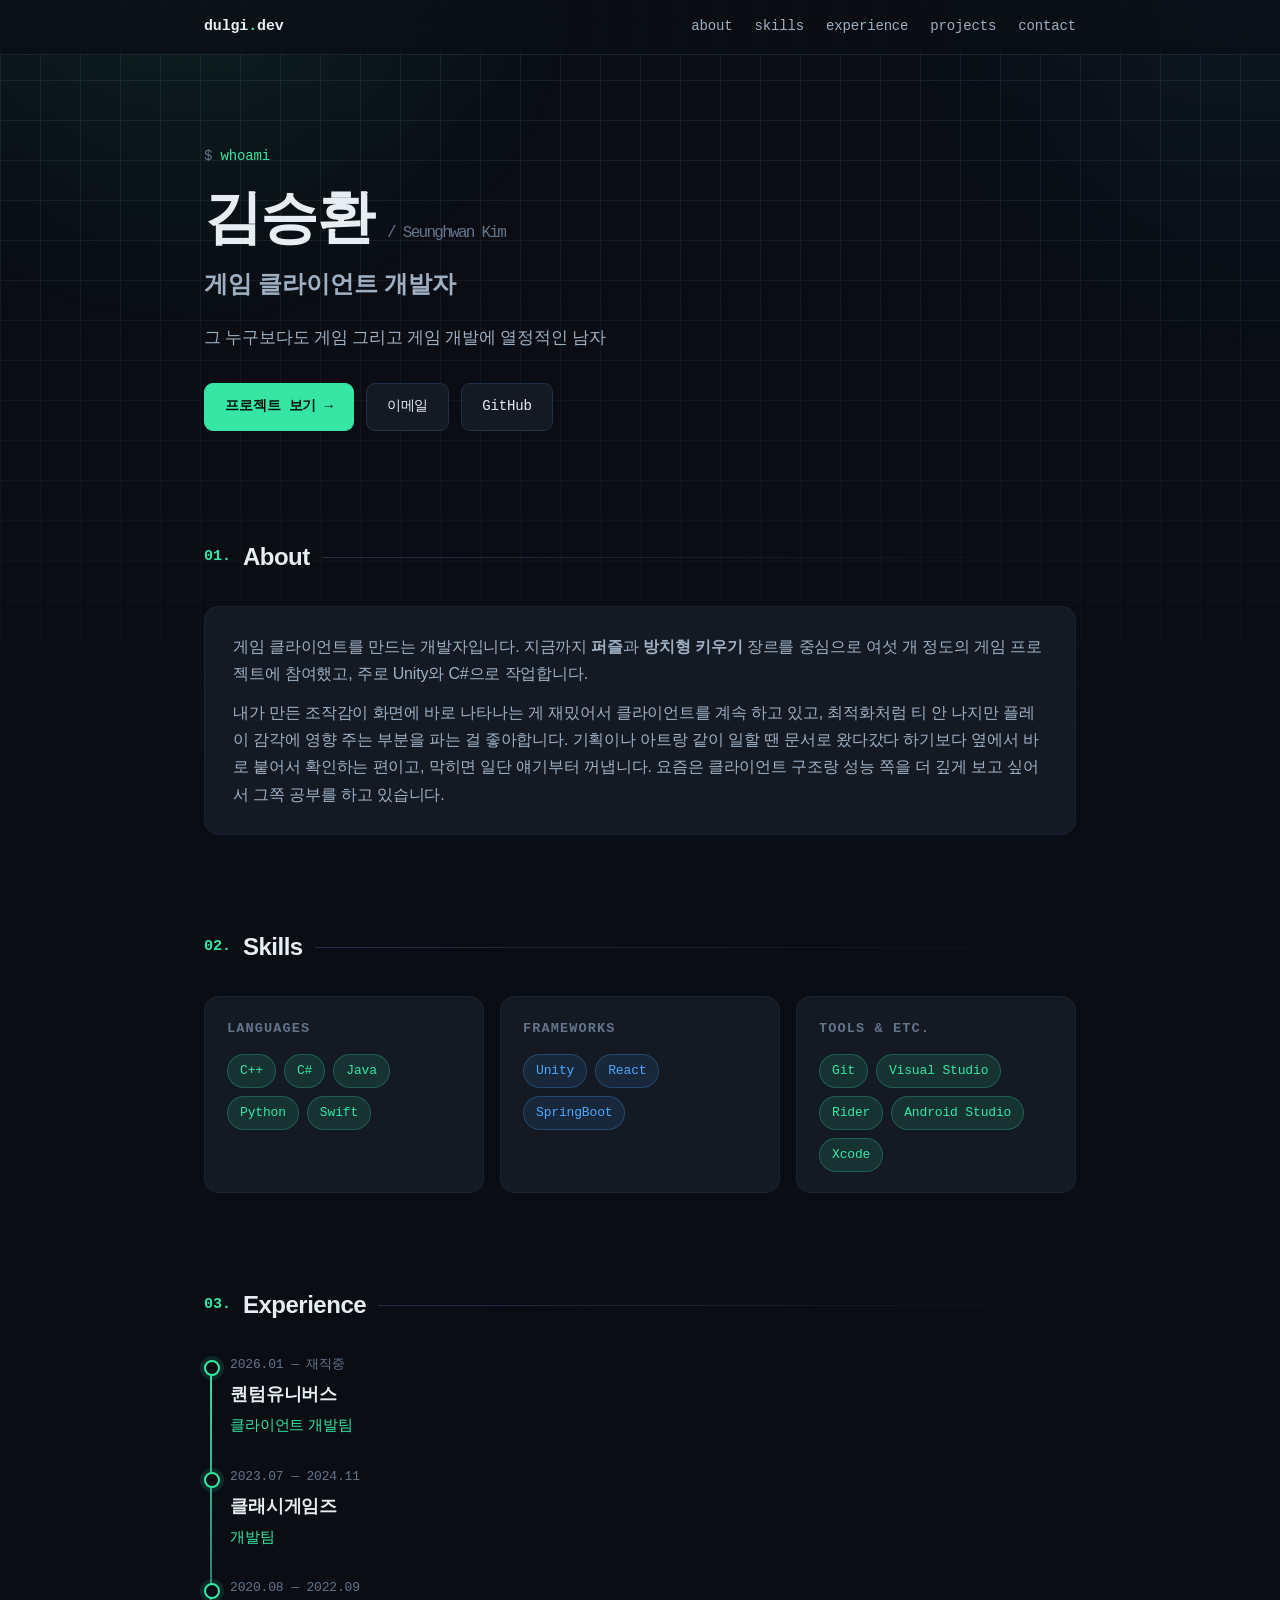
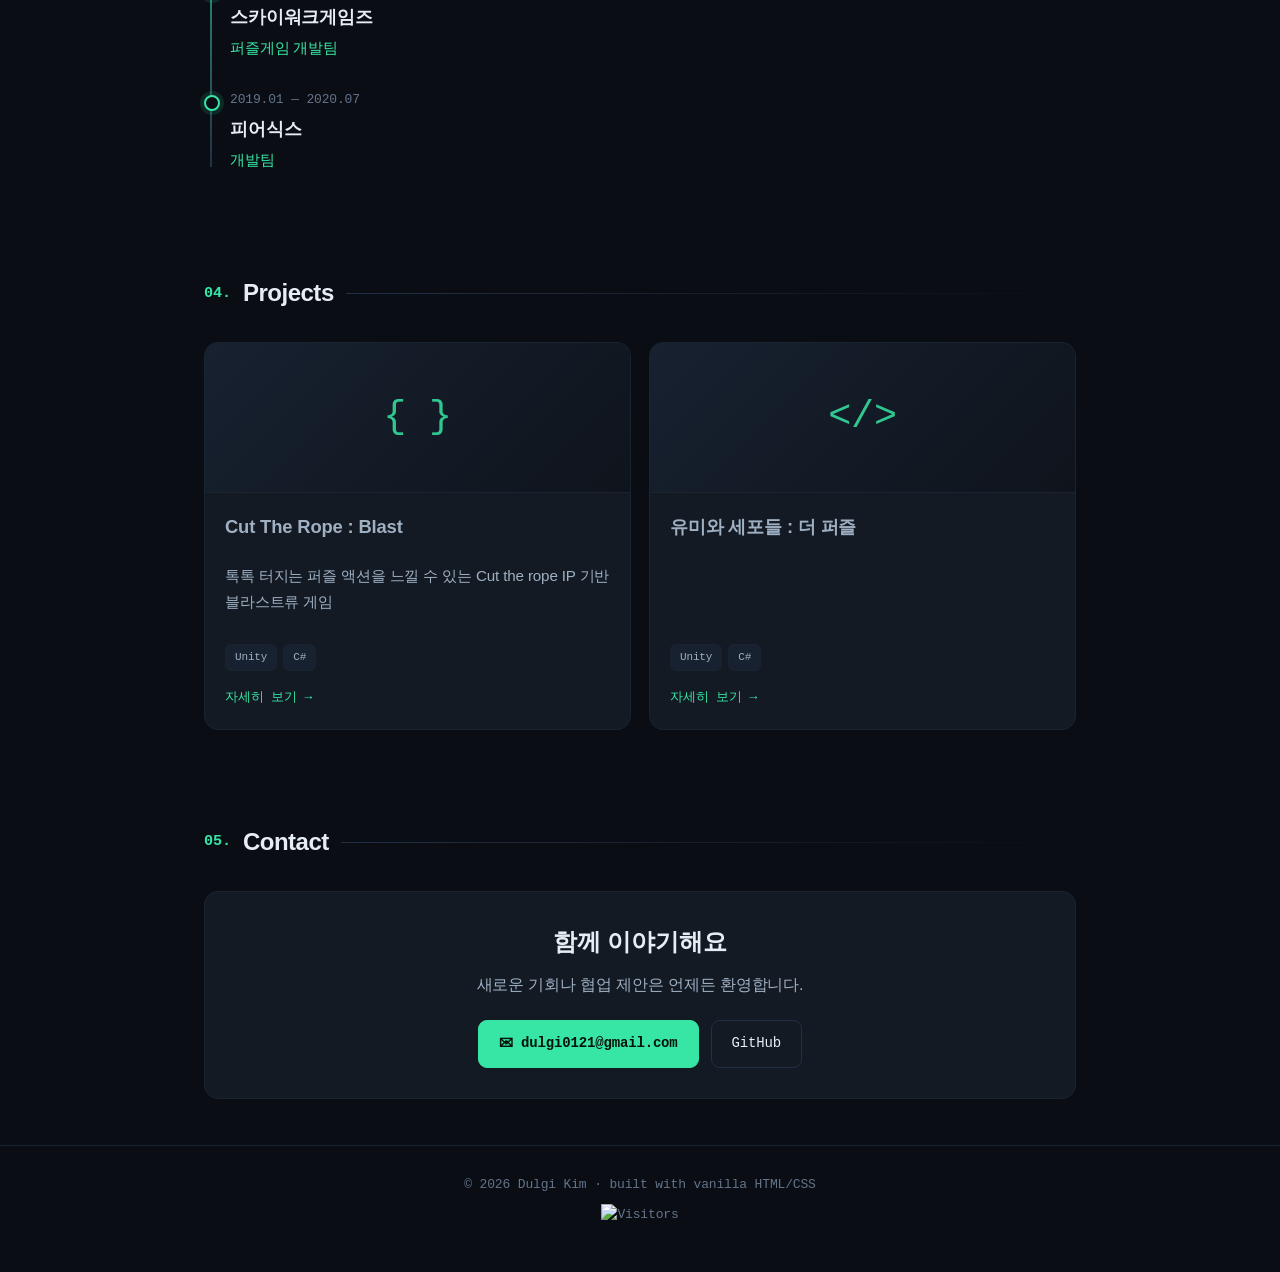
==== index.html @ d3e8b48e "Update index.html" ====
<!DOCTYPE html>
<html lang="ko"><head><style>body {transition: opacity ease-in 0.2s; } 
body[unresolved] {opacity: 0; display: block; overflow: hidden; position: relative; } 
</style><style>body {transition: opacity ease-in 0.2s; } 
body[unresolved] {opacity: 0; display: block; overflow: hidden; position: relative; } 
</style><style>body {transition: opacity ease-in 0.2s; } 
body[unresolved] {opacity: 0; display: block; overflow: hidden; position: relative; } 
</style><style>body {transition: opacity ease-in 0.2s; } 
body[unresolved] {opacity: 0; display: block; overflow: hidden; position: relative; } 
</style>
  <meta charset="UTF-8">
  <meta name="viewport" content="width=device-width, initial-scale=1.0">
  <title>Dulgi Kim — 이력서 &amp; 포트폴리오</title>
  <meta name="description" content="Dulgi Kim의 개발자 이력서 및 포트폴리오">
  <link rel="stylesheet" href="style.css">
  <link rel="icon" href="data:image/svg+xml,&lt;svg xmlns='http://www.w3.org/2000/svg' viewBox='0 0 100 100'&gt;&lt;text y='.9em' font-size='90'&gt;💻&lt;/text&gt;&lt;/svg&gt;">
  <script async src="https://pagead2.googlesyndication.com/pagead/js/adsbygoogle.js?client=ca-pub-1048110436915499"
     crossorigin="anonymous"></script>
</head>
<body class="">

  <!-- ================= NAV ================= -->
  <nav class="nav">
    <div class="nav-inner">
      <div class="nav-brand">dulgi<span class="accent">.</span>dev</div>
      <div class="nav-links">
        <a href="#about">about</a>
        <a href="#skills">skills</a>
        <a href="#experience">experience</a>
        <a href="#projects">projects</a>
        <a href="#contact">contact</a>
      </div>
    </div>
  </nav>

  <!-- ================= HERO ================= -->
  <header class="hero">
    <div class="wrap">
      <div class="term-tag"><span class="prompt">$</span> whoami</div>
      <h1><span class="name-en"><font color="#e6edf3" face="-apple-system, BlinkMacSystemFont, Segoe UI, Pretendard, Apple SD Gothic Neo, Malgun Gothic, 맑은 고딕, sans-serif"><span style="font-size: 57.6px;"><b>김승환&nbsp;</b></span></font>/ Seunghwan Kim</span></h1>
      <div class="role"><font color="#9fb0c3">게임 클라이언트 개발자</font></div>
      <p class="tagline">그 누구보다도 게임 그리고 게임 개발에 열정적인 남자</p>
      <div class="hero-actions">
        <a class="btn primary" href="#projects">프로젝트 보기 →</a>
        <a class="btn" href="mailto:dulgi0121@gmail.com">이메일</a>
        <a class="btn" href="https://github.com/DulgiKim" target="_blank" rel="noopener">GitHub</a>
      </div>
    </div>
  </header>

  <main>
    <!-- ================= ABOUT ================= -->
    <section id="about">
      <div class="wrap">
        <div class="section-head reveal">
          <span class="idx">01.</span>
          <h2>About</h2>
          <span class="rule"></span>
        </div>
        <div class="about-card reveal">
          <p>게임 클라이언트를 만드는 개발자입니다. 지금까지 <strong>퍼즐</strong>과 <strong>방치형 키우기</strong> 장르를 중심으로 여섯 개 정도의 게임 프로젝트에 참여했고, 주로 Unity와 C#으로 작업합니다.</p>
          <p>내가 만든 조작감이 화면에 바로 나타나는 게 재밌어서 클라이언트를 계속 하고 있고, 최적화처럼 티 안 나지만 플레이 감각에 영향 주는 부분을 파는 걸 좋아합니다. 기획이나 아트랑 같이 일할 땐 문서로 왔다갔다 하기보다 옆에서 바로 붙어서 확인하는 편이고, 막히면 일단 얘기부터 꺼냅니다. 요즘은 클라이언트 구조랑 성능 쪽을 더 깊게 보고 싶어서 그쪽 공부를 하고 있습니다.</p>
        </div>
      </div>
    </section>

    <!-- ================= SKILLS ================= -->
    <section id="skills">
      <div class="wrap">
        <div class="section-head reveal">
          <span class="idx">02.</span>
          <h2>Skills</h2>
          <span class="rule"></span>
        </div>
        <div class="skill-groups">
          <div class="skill-group reveal">
            <h3>Languages</h3>
            <div class="chips">
              <span class="chip">C++</span>
              <span class="chip">C#</span>
              <span class="chip">Java</span>
              <span class="chip">Python</span>
              <span class="chip">Swift</span>
            </div>
          </div>
          <div class="skill-group reveal">
            <h3>Frameworks</h3>
            <div class="chips">
              <span class="chip alt">Unity</span>
              <span class="chip alt">React</span>
              <span class="chip alt">SpringBoot</span>
            </div>
          </div>
          <div class="skill-group reveal">
            <h3>Tools &amp; Etc.</h3>
            <div class="chips">
              <span class="chip">Git</span>
              <span class="chip">Visual Studio</span>
              <span class="chip">Rider</span>
              <span class="chip">Android Studio</span>
              <span class="chip">Xcode</span>
            </div>
          </div>
        </div>
      </div>
    </section>

    <!-- ================= EXPERIENCE ================= -->
    <section id="experience">
      <div class="wrap">
        <div class="section-head reveal">
          <span class="idx">03.</span>
          <h2>Experience</h2>
          <span class="rule"></span>
        </div>
        <div class="timeline">
          <div class="tl-item reveal">
            <div class="when">2026.01 — 재직중</div>
            <h3>퀀텀유니버스</h3>
            <div class="org">클라이언트 개발팀</div>
          </div>
          <div class="tl-item reveal">
            <div class="when">2023.07 — 2024.11</div>
            <h3>클래시게임즈</h3>
            <div class="org">개발팀</div>
          </div>
          <div class="tl-item reveal">
            <div class="when">2020.08 — 2022.09</div>
            <h3>스카이워크게임즈</h3>
            <div class="org">퍼즐게임 개발팀</div>
          </div>
          <div class="tl-item reveal">
            <div class="when">2019.01 — 2020.07</div>
            <h3>피어식스</h3>
            <div class="org">개발팀</div>
          </div>
        </div>
      </div>
    </section>

    <!-- ================= PROJECTS ================= -->
    <section id="projects">
      <div class="wrap">
        <div class="section-head reveal">
          <span class="idx">04.</span>
          <h2>Projects</h2>
          <span class="rule"></span>
        </div>
        <div class="project-grid">

          <a class="project-card reveal" href="projects/project-1.html">
            <div class="project-thumb"><span class="glyph">{ }</span></div>
            <div class="project-body">
              <h3><font color="#9fb0c3">Cut The Rope : Blast</font></h3>
              <p class="summary">톡톡 터지는 퍼즐 액션을 느낄 수 있는 Cut the rope IP 기반 블라스트류 게임</p>
              <div class="project-tags">
                <span class="tag">Unity</span>
                <span class="tag">C#</span>
              </div>
              <div class="project-more">자세히 보기 →</div>
            </div>
          </a>

          <a class="project-card reveal" href="projects/project-2.html">
            <div class="project-thumb"><span class="glyph">&lt;/&gt;</span></div>
            <div class="project-body">
              <h3><font color="#9fb0c3">유미와 세포들 : 더 퍼즐</font></h3>
              <p class="summary"><br></p>
              <div class="project-tags">
                <span class="tag"><span style="letter-spacing: -0.16px;">Unity</span></span>
                <span class="tag"><span style="letter-spacing: -0.16px;">C#</span></span>
              </div>
              <div class="project-more">자세히 보기 →</div>
            </div>
          </a>

        </div>
      </div>
    </section>

    <!-- ================= CONTACT ================= -->
    <section id="contact">
      <div class="wrap">
        <div class="section-head reveal">
          <span class="idx">05.</span>
          <h2>Contact</h2>
          <span class="rule"></span>
        </div>
        <div class="contact-card reveal">
          <h2>함께 이야기해요</h2>
          <p>새로운 기회나 협업 제안은 언제든 환영합니다.</p>
          <div class="contact-links">
            <a class="btn primary" href="mailto:dulgi0121@gmail.com">✉ dulgi0121@gmail.com</a>
            <a class="btn" href="https://github.com/DulgiKim" target="_blank" rel="noopener">GitHub</a>
          </div>
        </div>
      </div>
    </section>
  </main>

  <ins class="adsbygoogle"
       style="display:block"
       data-ad-client="ca-pub-1048110436915499"
       data-ad-slot="8136345545"
       data-ad-format="auto"
       data-full-width-responsive="true"></ins>
  <script>
       (adsbygoogle = window.adsbygoogle || []).push({});
  </script>

  <footer>
    <div class="wrap">
      © 2026 Dulgi Kim · built with vanilla HTML/CSS
      <div style="margin-top:8px;">
        <img src="https://api.visitorbadge.io/api/visitors?path=dulgikim.github.io&label=Visitors&countColor=%23263759" alt="Visitors" />
      </div>
    </div>
  </footer>

  <script>
    // Reveal-on-scroll
    const io = new IntersectionObserver((entries) => {
      entries.forEach((e) => { if (e.isIntersecting) { e.target.classList.add('in'); io.unobserve(e.target); } });
    }, { threshold: 0.12 });
    document.querySelectorAll('.reveal').forEach((el) => io.observe(el));

    // ---------- Inline editor (shows only on local machine) ----------
    (function () {
      const IS_LOCAL =
        ['localhost', '127.0.0.1', '::1', ''].includes(location.hostname) ||
        location.protocol === 'file:';
      if (!IS_LOCAL) return; // never shown on the public site

      // Which elements can be edited in place
      const SELECTORS = [
        '.hero h1', '.hero .role', '.tagline',
        '.about-card p',
        '.skill-group h3', '.chip',
        '.tl-item .when', '.tl-item h3', '.tl-item .org', '.tl-item li',
        '.project-body h3', '.project-body .summary', '.project-tags .tag',
        '.contact-card h2', '.contact-card p',
        '.section-head h2'
      ];
      const editables = () => document.querySelectorAll(SELECTORS.join(','));
      let editing = false, fileHandle = null;

      // Floating toolbar
      const bar = document.createElement('div');
      bar.id = 'edit-toolbar';
      bar.innerHTML =
        '<span class="status"></span>' +
        '<button id="ed-toggle">✏️ 편집</button>' +
        '<button id="ed-save" class="primary" style="display:none">💾 저장</button>';
      document.body.appendChild(bar);
      const status = bar.querySelector('.status');
      const btnToggle = bar.querySelector('#ed-toggle');
      const btnSave = bar.querySelector('#ed-save');

      function setEditing(on) {
        editing = on;
        document.body.classList.toggle('editing', on);
        editables().forEach((el) => {
          if (on) { el.setAttribute('contenteditable', 'true'); el.spellcheck = false; }
          else { el.removeAttribute('contenteditable'); }
        });
        btnToggle.textContent = on ? '✖ 끝내기' : '✏️ 편집';
        btnSave.style.display = on ? '' : 'none';
        status.textContent = on ? '텍스트를 클릭해 수정 · Ctrl+S로 저장' : '';
      }
      btnToggle.addEventListener('click', () => setEditing(!editing));

      // Don't follow links while editing
      document.addEventListener('click', (e) => {
        if (editing) { const a = e.target.closest('a'); if (a) e.preventDefault(); }
      }, true);

      // Serialize current DOM back to a clean HTML file
      function cleanHTML() {
        const clone = document.documentElement.cloneNode(true);
        const tb = clone.querySelector('#edit-toolbar'); if (tb) tb.remove();
        clone.querySelectorAll('.edit-toast').forEach((n) => n.remove());
        clone.querySelectorAll('[contenteditable]').forEach((el) => {
          el.removeAttribute('contenteditable'); el.removeAttribute('spellcheck');
        });
        clone.querySelectorAll('.reveal.in').forEach((el) => el.classList.remove('in'));
        const b = clone.querySelector('body'); if (b) b.classList.remove('editing');
        return '<!DOCTYPE html>\n' + clone.outerHTML + '\n';
      }

      function toast(msg) {
        const t = document.createElement('div');
        t.className = 'edit-toast'; t.textContent = msg;
        document.body.appendChild(t);
        requestAnimationFrame(() => t.classList.add('show'));
        setTimeout(() => { t.classList.remove('show'); setTimeout(() => t.remove(), 250); }, 3000);
      }

      async function save() {
        const html = cleanHTML();
        // Preferred: write straight back to the real file (Chrome/Edge, over http/localhost)
        if (window.showSaveFilePicker) {
          try {
            if (!fileHandle) {
              fileHandle = await window.showSaveFilePicker({
                suggestedName: 'index.html',
                types: [{ description: 'HTML file', accept: { 'text/html': ['.html'] } }]
              });
            }
            const w = await fileHandle.createWritable();
            await w.write(html); await w.close();
            toast('✅ 저장 완료 — commit/push 하면 사이트에 반영돼요');
            return;
          } catch (err) { if (err.name === 'AbortError') return; /* else fall back */ }
        }
        // Fallback: download the file to replace manually
        const blob = new Blob([html], { type: 'text/html' });
        const url = URL.createObjectURL(blob);
        const a = document.createElement('a');
        a.href = url; a.download = 'index.html'; a.click();
        URL.revokeObjectURL(url);
        toast('⬇️ index.html 내려받음 — 폴더의 파일과 교체하세요');
      }
      btnSave.addEventListener('click', save);

      // Ctrl/Cmd + S saves while editing
      document.addEventListener('keydown', (e) => {
        if (editing && (e.ctrlKey || e.metaKey) && e.key.toLowerCase() === 's') {
          e.preventDefault(); save();
        }
      });
    })();
  </script>





</body></html>
---- style.css ----
/* =========================================================
   dulgi0121.github.io — Resume / Portfolio
   Dark developer theme
   ========================================================= */

:root {
  --bg:        #0a0e14;
  --bg-soft:   #0f141c;
  --panel:     #131a24;
  --panel-2:   #172130;
  --border:    #223046;
  --border-soft: #1a2431;
  --text:      #e6edf3;
  --text-dim:  #9fb0c3;
  --text-mute: #64748b;
  --accent:    #37e6a4;   /* terminal green */
  --accent-2:  #4aa8ff;   /* cyan-blue */
  --accent-soft: rgba(55, 230, 164, 0.12);
  --danger:    #ff6b6b;
  --radius:    14px;
  --radius-sm: 9px;
  --mono: "JetBrains Mono", "Fira Code", "SFMono-Regular", "Consolas", "D2Coding", monospace;
  --sans: -apple-system, BlinkMacSystemFont, "Segoe UI", "Pretendard",
          "Apple SD Gothic Neo", "Malgun Gothic", "맑은 고딕", sans-serif;
  --maxw: 920px;
}

* { box-sizing: border-box; }

html { scroll-behavior: smooth; }

body {
  margin: 0;
  font-family: var(--sans);
  background: var(--bg);
  color: var(--text);
  line-height: 1.7;
  -webkit-font-smoothing: antialiased;
  letter-spacing: -0.01em;
}

/* Subtle grid + glow background */
body::before {
  content: "";
  position: fixed;
  inset: 0;
  z-index: -1;
  background:
    radial-gradient(680px circle at 15% -5%, rgba(55, 230, 164, 0.10), transparent 60%),
    radial-gradient(720px circle at 100% 0%, rgba(74, 168, 255, 0.08), transparent 55%),
    linear-gradient(var(--border-soft) 1px, transparent 1px),
    linear-gradient(90deg, var(--border-soft) 1px, transparent 1px);
  background-size: auto, auto, 40px 40px, 40px 40px;
  opacity: 0.9;
  mask-image: linear-gradient(180deg, #000 0%, transparent 90%);
}

a { color: var(--accent-2); text-decoration: none; }
a:hover { text-decoration: underline; }

.wrap {
  max-width: var(--maxw);
  margin: 0 auto;
  padding: 0 24px;
}

/* ---------- Nav ---------- */
.nav {
  position: sticky;
  top: 0;
  z-index: 50;
  backdrop-filter: blur(12px);
  background: rgba(10, 14, 20, 0.72);
  border-bottom: 1px solid var(--border-soft);
}
.nav-inner {
  max-width: var(--maxw);
  margin: 0 auto;
  padding: 14px 24px;
  display: flex;
  align-items: center;
  justify-content: space-between;
}
.nav-brand {
  font-family: var(--mono);
  font-weight: 600;
  color: var(--text);
  font-size: 15px;
}
.nav-brand .accent { color: var(--accent); }
.nav-links { display: flex; gap: 22px; }
.nav-links a {
  color: var(--text-dim);
  font-size: 14px;
  font-family: var(--mono);
  transition: color 0.15s;
}
.nav-links a:hover { color: var(--accent); text-decoration: none; }
@media (max-width: 640px) { .nav-links { display: none; } }

/* ---------- Hero ---------- */
.hero {
  padding: 90px 0 60px;
}
.hero .term-tag {
  font-family: var(--mono);
  font-size: 14px;
  color: var(--accent);
  margin-bottom: 18px;
}
.hero .term-tag .prompt { color: var(--text-mute); }
.hero h1 {
  font-size: clamp(2.4rem, 6vw, 3.6rem);
  line-height: 1.1;
  margin: 0 0 6px;
  font-weight: 800;
  letter-spacing: -0.03em;
}
.hero .name-en {
  font-family: var(--mono);
  color: var(--text-mute);
  font-size: 1rem;
  font-weight: 500;
}
.hero .role {
  font-size: clamp(1.1rem, 3vw, 1.5rem);
  color: var(--accent);
  font-weight: 600;
  margin: 14px 0 20px;
}
.hero .tagline {
  color: var(--text-dim);
  max-width: 620px;
  font-size: 1.05rem;
}
.hero-actions {
  display: flex;
  gap: 12px;
  margin-top: 30px;
  flex-wrap: wrap;
}
.btn {
  display: inline-flex;
  align-items: center;
  gap: 8px;
  padding: 11px 20px;
  border-radius: var(--radius-sm);
  font-family: var(--mono);
  font-size: 14px;
  font-weight: 500;
  border: 1px solid var(--border);
  color: var(--text);
  background: var(--panel);
  transition: all 0.16s ease;
  cursor: pointer;
}
.btn:hover { text-decoration: none; border-color: var(--accent); transform: translateY(-2px); }
.btn.primary {
  background: var(--accent);
  color: #05140d;
  border-color: var(--accent);
  font-weight: 600;
}
.btn.primary:hover { box-shadow: 0 8px 26px -8px var(--accent); }

/* ---------- Sections ---------- */
section { padding: 46px 0; }
.section-head {
  display: flex;
  align-items: center;
  gap: 12px;
  margin-bottom: 28px;
}
.section-head h2 {
  font-size: 1.5rem;
  margin: 0;
  font-weight: 700;
  letter-spacing: -0.02em;
}
.section-head .idx {
  font-family: var(--mono);
  color: var(--accent);
  font-size: 0.95rem;
  font-weight: 600;
}
.section-head .rule {
  flex: 1;
  height: 1px;
  background: linear-gradient(90deg, var(--border), transparent);
}

/* ---------- About ---------- */
.about-card {
  background: var(--panel);
  border: 1px solid var(--border-soft);
  border-radius: var(--radius);
  padding: 26px 28px;
  color: var(--text-dim);
}
.about-card p { margin: 0 0 12px; }
.about-card p:last-child { margin-bottom: 0; }

/* ---------- Skills ---------- */
.skill-groups {
  display: grid;
  grid-template-columns: repeat(auto-fit, minmax(240px, 1fr));
  gap: 16px;
}
.skill-group {
  background: var(--panel);
  border: 1px solid var(--border-soft);
  border-radius: var(--radius);
  padding: 20px 22px;
}
.skill-group h3 {
  font-family: var(--mono);
  font-size: 0.85rem;
  text-transform: uppercase;
  letter-spacing: 0.08em;
  color: var(--text-mute);
  margin: 0 0 14px;
}
.chips { display: flex; flex-wrap: wrap; gap: 8px; }
.chip {
  font-family: var(--mono);
  font-size: 13px;
  padding: 5px 12px;
  border-radius: 100px;
  background: var(--accent-soft);
  color: var(--accent);
  border: 1px solid rgba(55, 230, 164, 0.25);
}
.chip.alt { background: rgba(74,168,255,0.10); color: var(--accent-2); border-color: rgba(74,168,255,0.25); }

/* ---------- Timeline (experience/education) ---------- */
.timeline { position: relative; padding-left: 26px; }
.timeline::before {
  content: "";
  position: absolute;
  left: 6px; top: 6px; bottom: 6px;
  width: 2px;
  background: linear-gradient(var(--accent), var(--border));
}
.tl-item { position: relative; margin-bottom: 28px; }
.tl-item:last-child { margin-bottom: 0; }
.tl-item::before {
  content: "";
  position: absolute;
  left: -26px; top: 6px;
  width: 12px; height: 12px;
  border-radius: 50%;
  background: var(--bg);
  border: 2px solid var(--accent);
  box-shadow: 0 0 0 4px rgba(55,230,164,0.12);
}
.tl-item .when {
  font-family: var(--mono);
  font-size: 13px;
  color: var(--text-mute);
}
.tl-item h3 {
  margin: 4px 0 2px;
  font-size: 1.1rem;
}
.tl-item .org { color: var(--accent); font-size: 0.95rem; margin-bottom: 8px; }
.tl-item ul { margin: 8px 0 0; padding-left: 18px; color: var(--text-dim); }
.tl-item li { margin-bottom: 4px; }

/* ---------- Projects ---------- */
.project-grid {
  display: grid;
  grid-template-columns: repeat(auto-fit, minmax(280px, 1fr));
  gap: 18px;
}
.project-card {
  display: flex;
  flex-direction: column;
  background: var(--panel);
  border: 1px solid var(--border-soft);
  border-radius: var(--radius);
  overflow: hidden;
  transition: transform 0.18s ease, border-color 0.18s ease, box-shadow 0.18s ease;
}
.project-card:hover {
  transform: translateY(-4px);
  border-color: var(--accent);
  box-shadow: 0 18px 40px -20px rgba(0,0,0,0.8);
  text-decoration: none;
}
.project-thumb {
  height: 150px;
  background: linear-gradient(135deg, var(--panel-2), var(--bg-soft));
  display: flex;
  align-items: center;
  justify-content: center;
  font-family: var(--mono);
  color: var(--text-mute);
  border-bottom: 1px solid var(--border-soft);
  position: relative;
  overflow: hidden;
}
.project-thumb .glyph { font-size: 2.4rem; color: var(--accent); opacity: 0.85; }
.project-body { padding: 18px 20px 20px; flex: 1; display: flex; flex-direction: column; }
.project-body h3 { margin: 0 0 6px; font-size: 1.15rem; color: var(--text); }
.project-body .summary { color: var(--text-dim); font-size: 0.95rem; flex: 1; }
.project-tags { display: flex; flex-wrap: wrap; gap: 6px; margin-top: 14px; }
.project-tags .tag {
  font-family: var(--mono);
  font-size: 11px;
  padding: 3px 9px;
  border-radius: 6px;
  background: var(--panel-2);
  color: var(--text-dim);
  border: 1px solid var(--border-soft);
}
.project-more {
  font-family: var(--mono);
  font-size: 13px;
  color: var(--accent);
  margin-top: 16px;
}

/* ---------- Contact ---------- */
.contact-card {
  background: var(--panel);
  border: 1px solid var(--border-soft);
  border-radius: var(--radius);
  padding: 30px 28px;
  text-align: center;
}
.contact-card h2 { margin: 0 0 8px; }
.contact-card p { color: var(--text-dim); margin: 0 0 22px; }
.contact-links { display: flex; gap: 12px; justify-content: center; flex-wrap: wrap; }

/* ---------- Footer ---------- */
footer {
  border-top: 1px solid var(--border-soft);
  padding: 28px 0 46px;
  text-align: center;
  color: var(--text-mute);
  font-family: var(--mono);
  font-size: 13px;
}

/* ---------- Placeholder marker ---------- */
.ph {
  border-bottom: 1px dashed var(--text-mute);
  color: var(--text-dim);
}

/* ---------- Project detail page ---------- */
.detail-hero { padding: 60px 0 26px; }
.back-link {
  font-family: var(--mono);
  font-size: 13px;
  color: var(--text-dim);
  display: inline-flex;
  gap: 6px;
  margin-bottom: 28px;
}
.back-link:hover { color: var(--accent); text-decoration: none; }
.detail-hero h1 { font-size: clamp(2rem, 5vw, 2.8rem); margin: 0 0 10px; letter-spacing: -0.02em; }
.detail-meta {
  display: flex;
  flex-wrap: wrap;
  gap: 18px;
  font-family: var(--mono);
  font-size: 13px;
  color: var(--text-mute);
  margin-bottom: 18px;
}
.detail-meta b { color: var(--text-dim); font-weight: 500; }
.detail-body { padding-bottom: 60px; }
.detail-body h2 {
  font-size: 1.3rem;
  margin: 36px 0 14px;
  padding-left: 12px;
  border-left: 3px solid var(--accent);
}
.detail-body p, .detail-body li { color: var(--text-dim); }
.detail-body ul { padding-left: 20px; }
.detail-figure {
  border: 1px solid var(--border-soft);
  border-radius: var(--radius);
  overflow: hidden;
  margin: 20px 0;
  background: var(--panel);
}
.detail-figure .placeholder-img {
  height: 300px;
  display: flex;
  align-items: center;
  justify-content: center;
  color: var(--text-mute);
  font-family: var(--mono);
  font-size: 14px;
  background:
    repeating-linear-gradient(45deg, var(--bg-soft) 0 12px, var(--panel) 12px 24px);
}
.detail-figure img { width: 100%; display: block; }
.detail-figure figcaption {
  padding: 10px 16px;
  font-size: 13px;
  color: var(--text-mute);
  border-top: 1px solid var(--border-soft);
}
.callout {
  background: var(--accent-soft);
  border: 1px solid rgba(55,230,164,0.25);
  border-radius: var(--radius-sm);
  padding: 16px 18px;
  margin: 20px 0;
  color: var(--text-dim);
  font-size: 0.95rem;
}

/* ---------- Inline editor (local only) ---------- */
#edit-toolbar {
  position: fixed;
  right: 20px;
  bottom: 20px;
  z-index: 200;
  display: flex;
  gap: 8px;
  align-items: center;
  font-family: var(--mono);
  font-size: 13px;
}
#edit-toolbar button {
  display: inline-flex;
  align-items: center;
  gap: 6px;
  padding: 10px 16px;
  border-radius: 100px;
  cursor: pointer;
  border: 1px solid var(--border);
  background: var(--panel);
  color: var(--text);
  font-family: var(--mono);
  font-size: 13px;
  box-shadow: 0 10px 30px -12px rgba(0, 0, 0, 0.8);
  transition: all 0.15s;
}
#edit-toolbar button:hover { border-color: var(--accent); transform: translateY(-2px); }
#edit-toolbar button.primary { background: var(--accent); color: #05140d; border-color: var(--accent); font-weight: 600; }
#edit-toolbar .status {
  color: var(--text-mute);
  background: rgba(10, 14, 20, 0.8);
  padding: 6px 12px;
  border-radius: 100px;
  backdrop-filter: blur(6px);
}
#edit-toolbar .status:empty { display: none; }

body.editing [contenteditable="true"] {
  outline: 1px dashed rgba(55, 230, 164, 0.45);
  outline-offset: 3px;
  border-radius: 3px;
  cursor: text;
  transition: outline-color 0.15s, background 0.15s;
}
body.editing [contenteditable="true"]:hover { outline-color: var(--accent); }
body.editing [contenteditable="true"]:focus {
  outline: 2px solid var(--accent);
  outline-offset: 3px;
  background: rgba(55, 230, 164, 0.06);
}
body.editing a { cursor: text; }

.edit-toast {
  position: fixed;
  left: 50%;
  bottom: 84px;
  transform: translateX(-50%);
  background: var(--panel);
  border: 1px solid var(--accent);
  color: var(--text);
  padding: 10px 18px;
  border-radius: 100px;
  font-family: var(--mono);
  font-size: 13px;
  z-index: 300;
  box-shadow: 0 10px 30px -12px rgba(0, 0, 0, 0.85);
  opacity: 0;
  transition: opacity 0.2s, transform 0.2s;
  pointer-events: none;
}
.edit-toast.show { opacity: 1; transform: translateX(-50%) translateY(-6px); }

/* reveal on scroll */
.reveal { opacity: 0; transform: translateY(16px); transition: opacity 0.5s ease, transform 0.5s ease; }
.reveal.in { opacity: 1; transform: none; }
@media (prefers-reduced-motion: reduce) {
  .reveal { opacity: 1; transform: none; transition: none; }
  html { scroll-behavior: auto; }
}
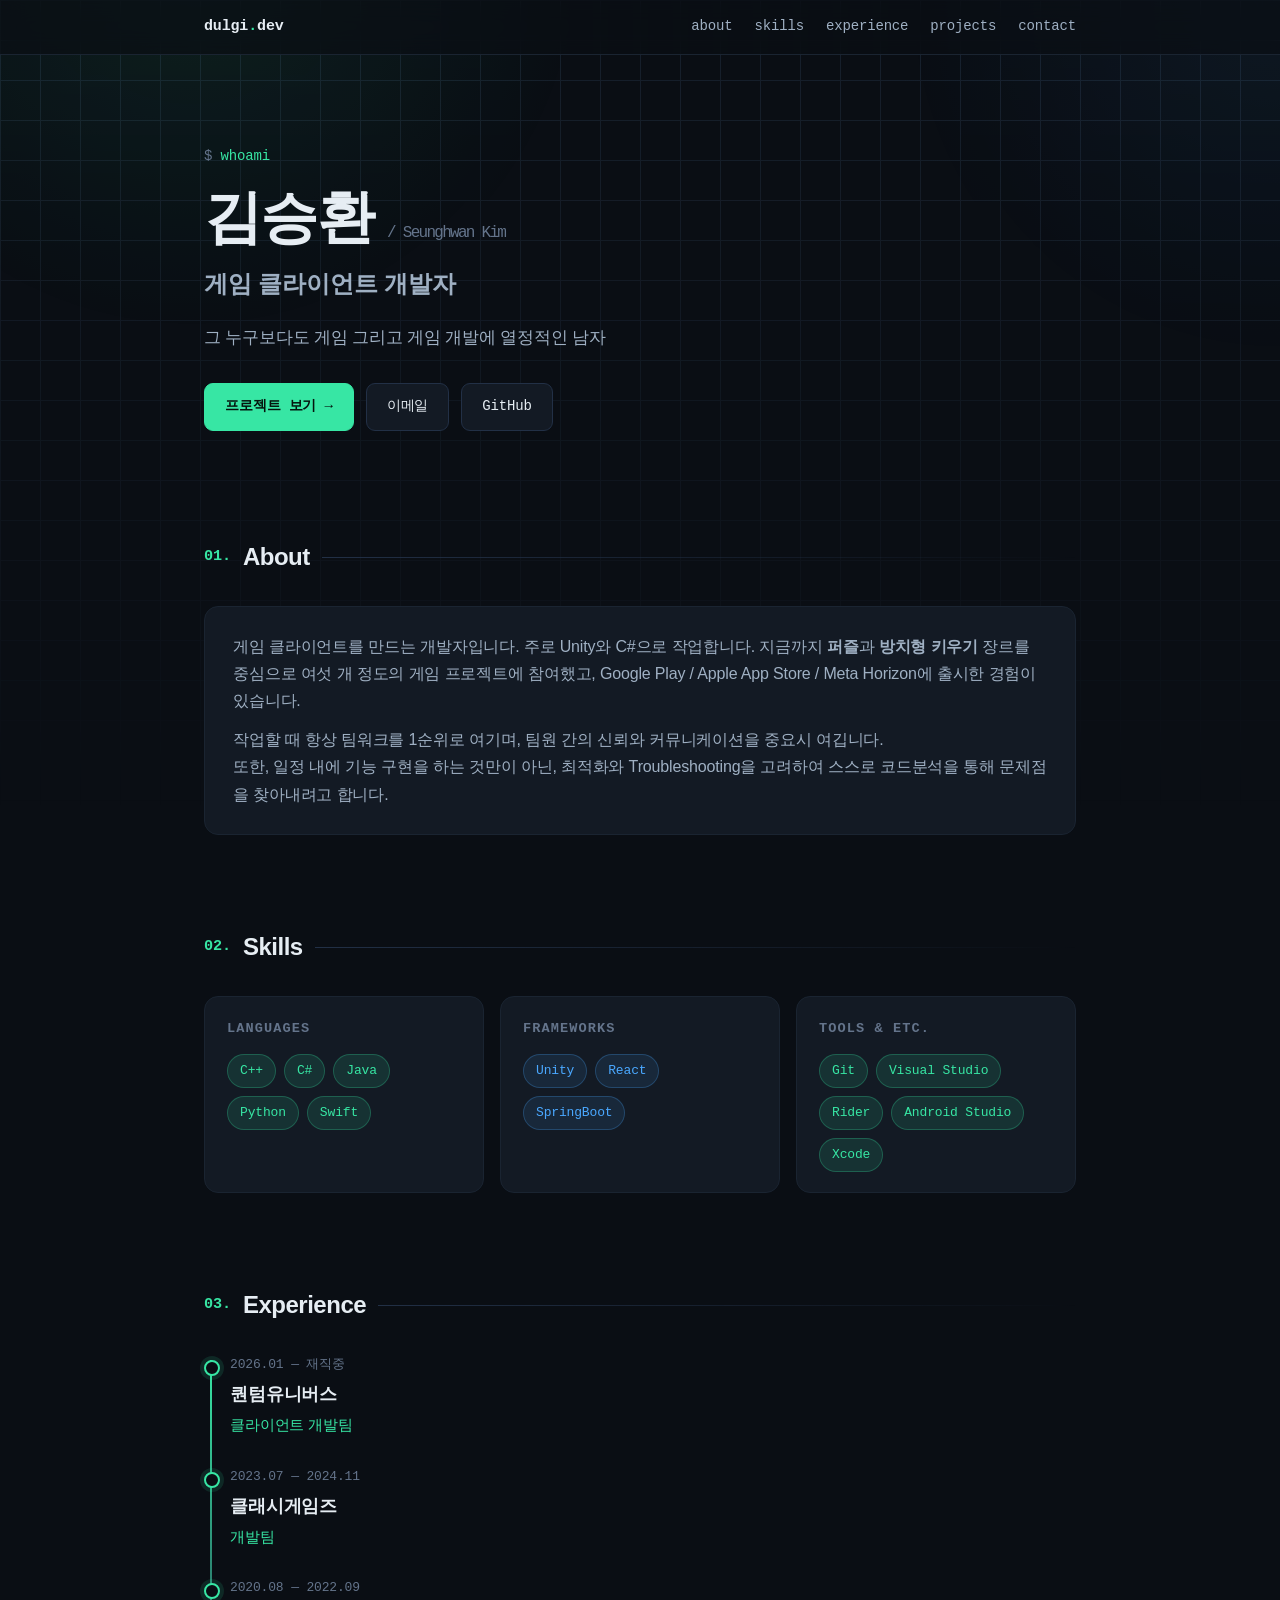
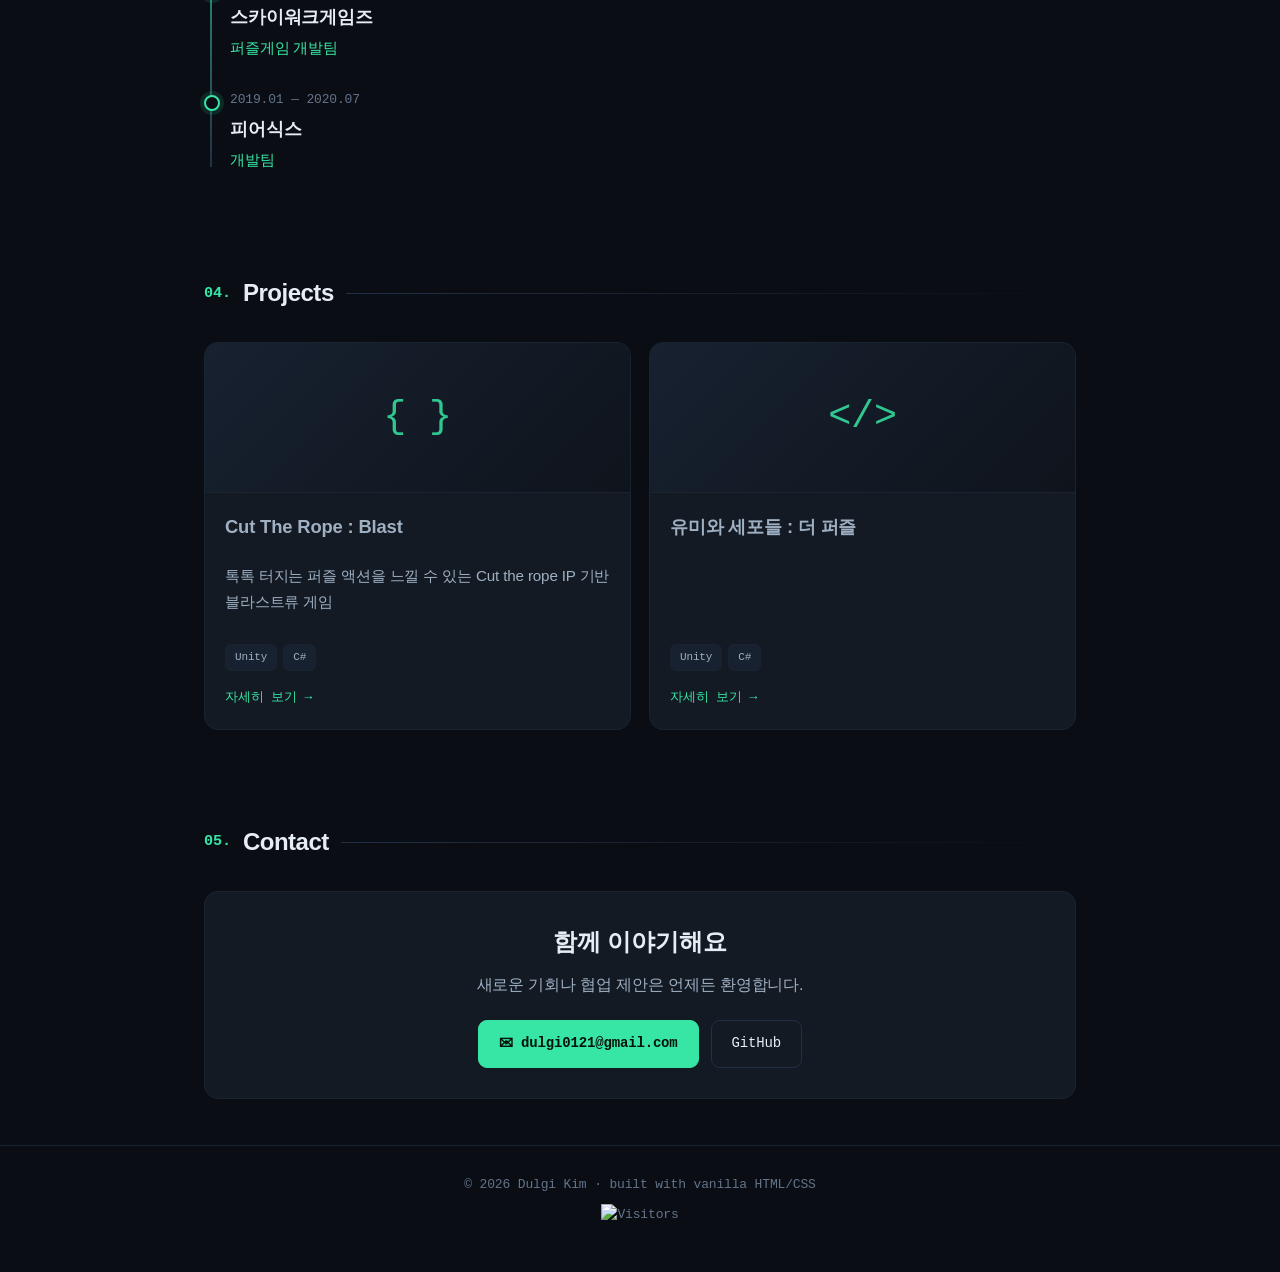
==== commit d7b4c708: "Update index.html" ====
--- a/index.html
+++ b/index.html
@@ -58,8 +58,8 @@
           <span class="rule"></span>
         </div>
         <div class="about-card reveal">
-          <p>게임 클라이언트를 만드는 개발자입니다. 지금까지 <strong>퍼즐</strong>과 <strong>방치형 키우기</strong> 장르를 중심으로 여섯 개 정도의 게임 프로젝트에 참여했고, 주로 Unity와 C#으로 작업합니다.</p>
-          <p>내가 만든 조작감이 화면에 바로 나타나는 게 재밌어서 클라이언트를 계속 하고 있고, 최적화처럼 티 안 나지만 플레이 감각에 영향 주는 부분을 파는 걸 좋아합니다. 기획이나 아트랑 같이 일할 땐 문서로 왔다갔다 하기보다 옆에서 바로 붙어서 확인하는 편이고, 막히면 일단 얘기부터 꺼냅니다. 요즘은 클라이언트 구조랑 성능 쪽을 더 깊게 보고 싶어서 그쪽 공부를 하고 있습니다.</p>
+          <p>게임 클라이언트를 만드는 개발자입니다. 주로 Unity와 C#으로 작업합니다. 지금까지 <strong>퍼즐</strong>과 <strong>방치형 키우기</strong> 장르를 중심으로 여섯 개 정도의 게임 프로젝트에 참여했고, Google Play / Apple App Store / Meta Horizon에 출시한 경험이 있습니다.</p>
+          <p>작업할 때 항상 팀워크를 1순위로 여기며, 팀원 간의 신뢰와 커뮤니케이션을 중요시 여깁니다.<br>또한, 일정 내에 기능 구현을 하는 것만이 아닌, 최적화와 Troubleshooting을 고려하여 스스로 코드분석을 통해 문제점을 찾아내려고 합니다.</p>
         </div>
       </div>
     </section>
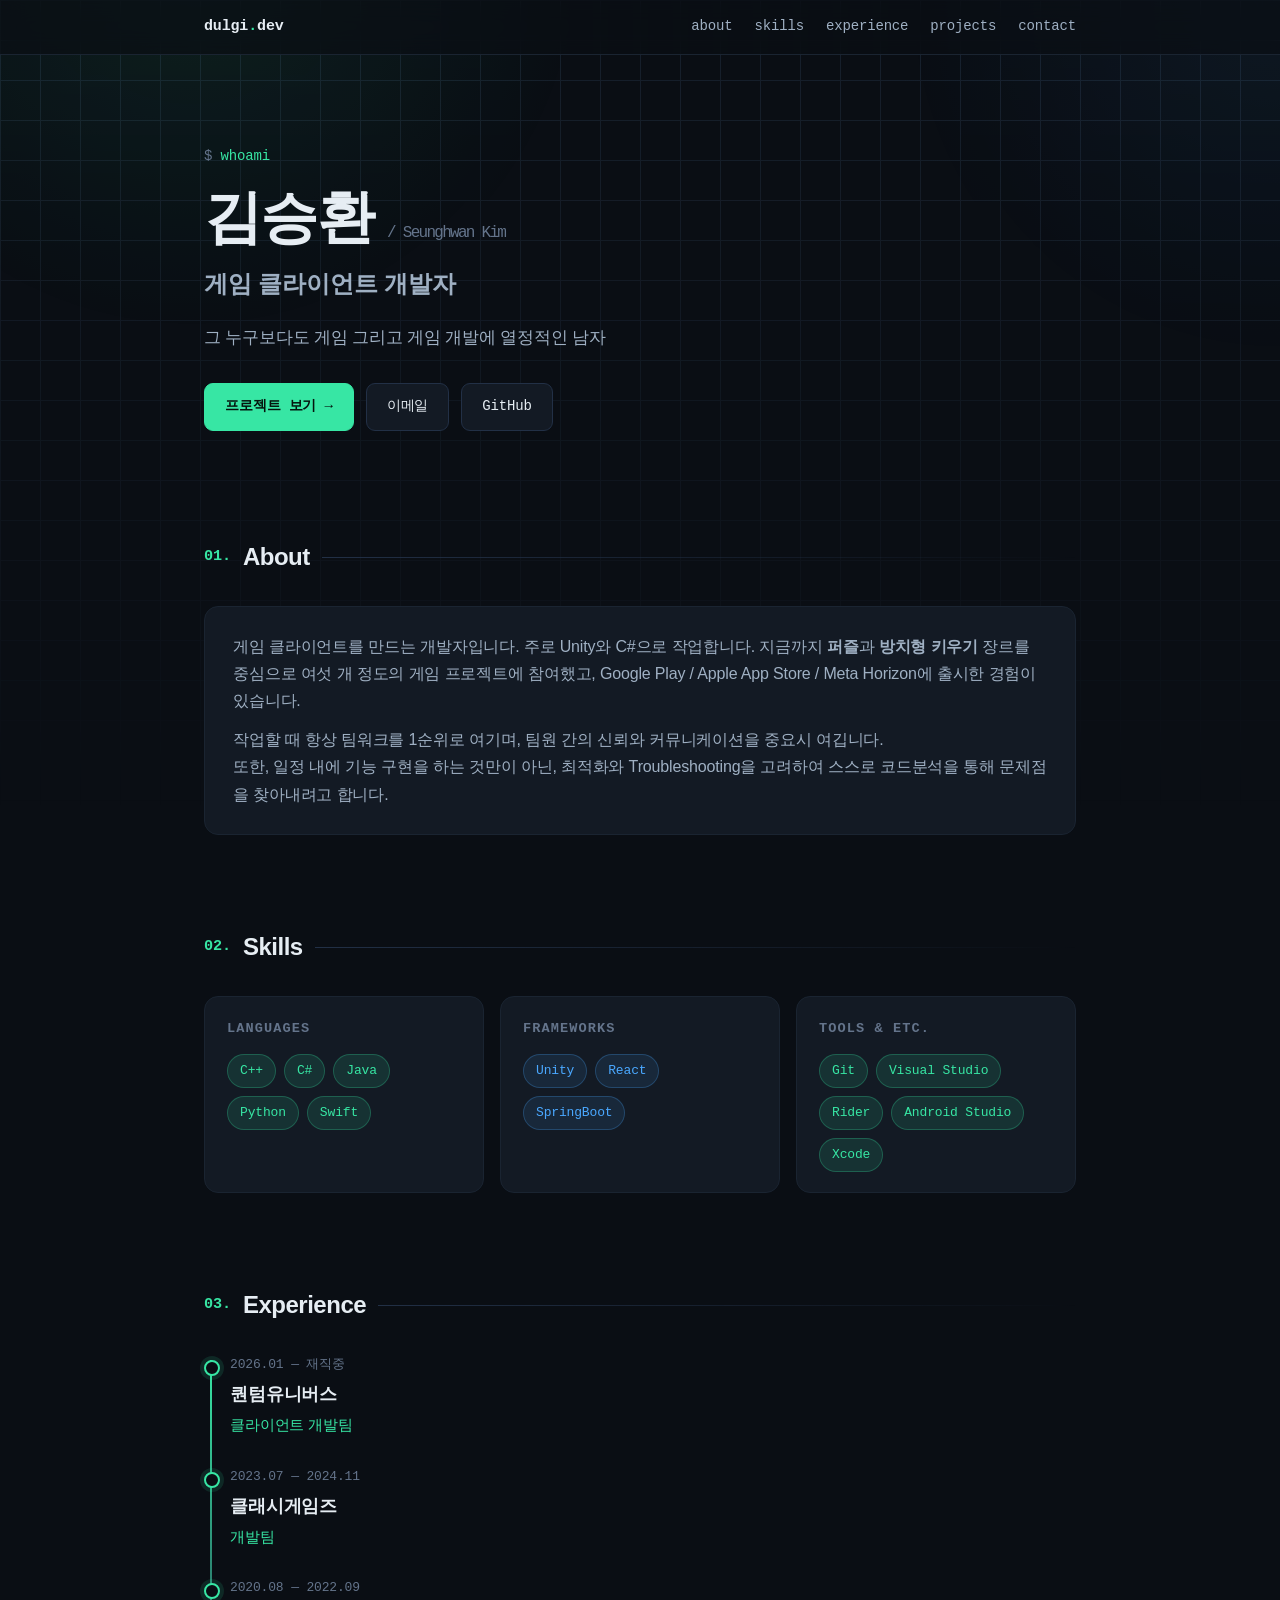
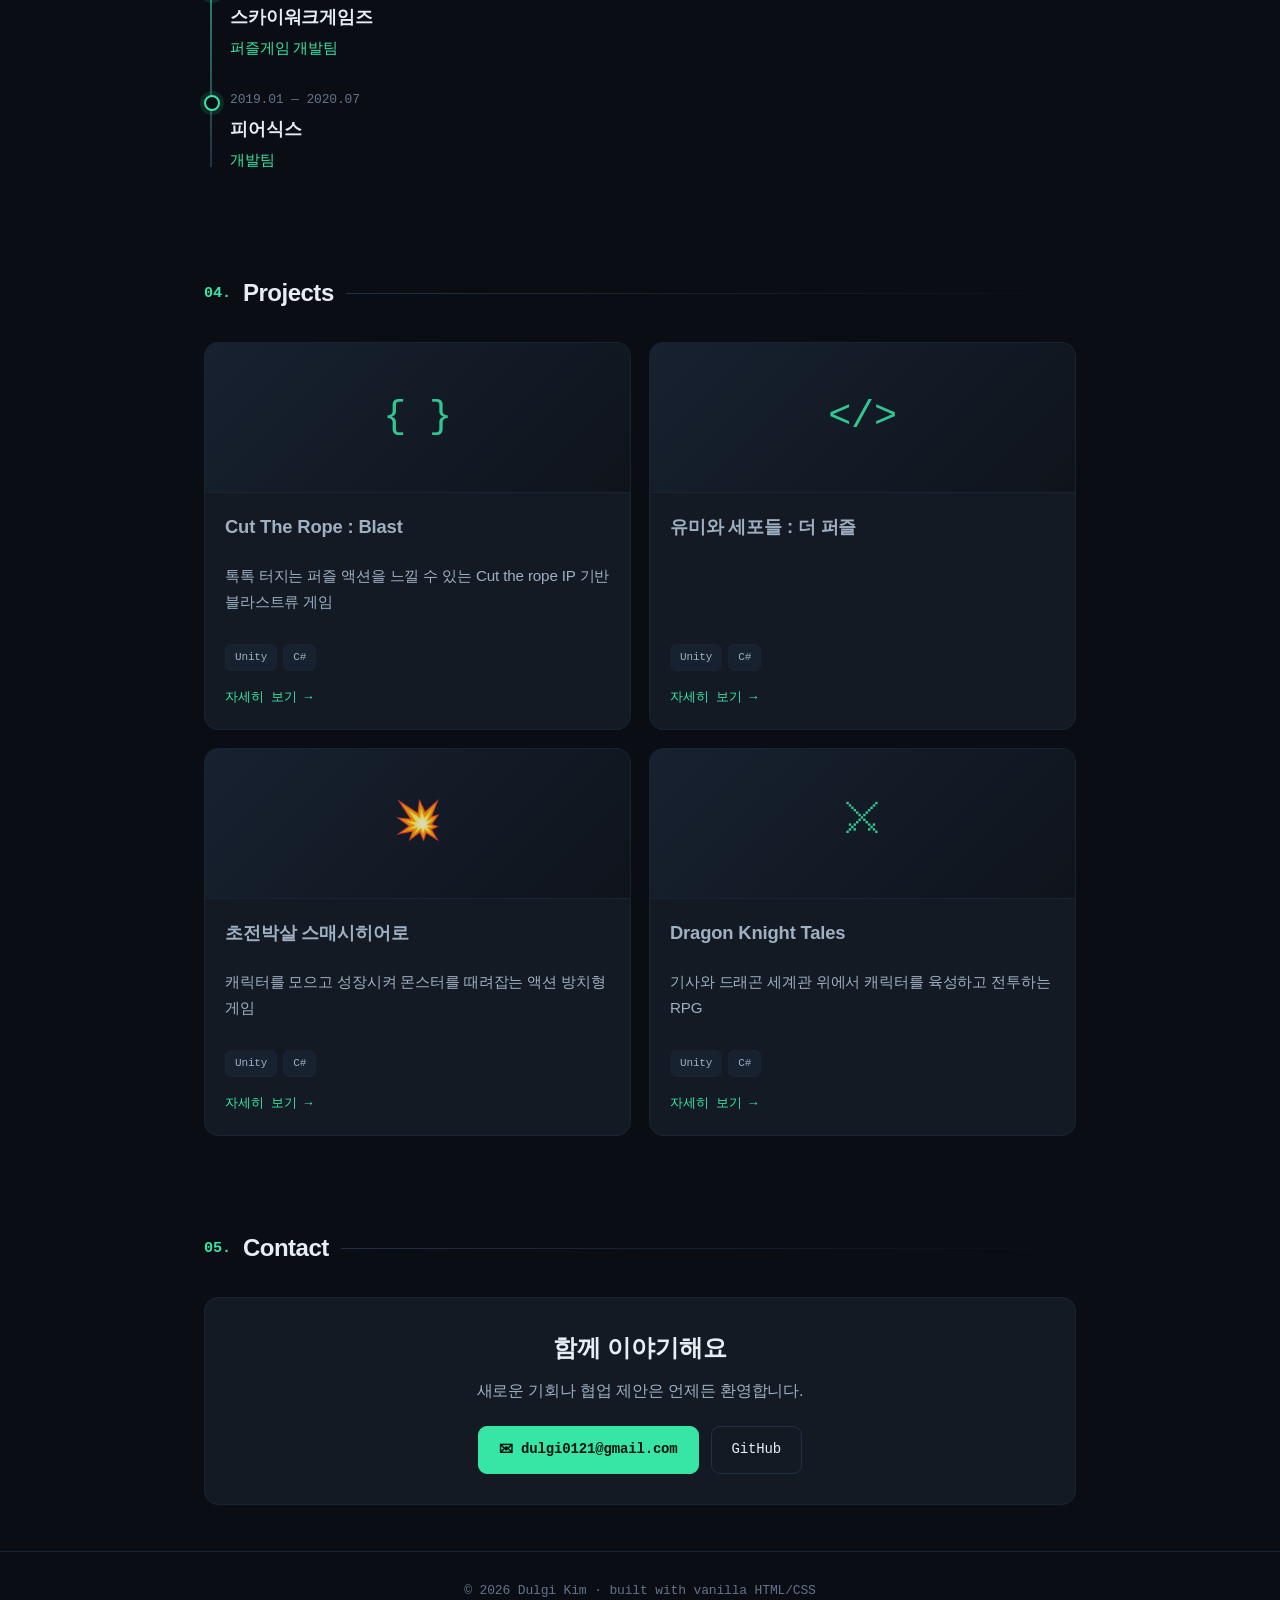
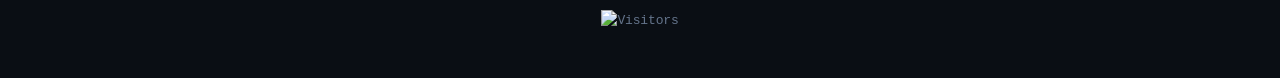
==== commit ca1b0ed4: "프로젝트 추가" ====
--- a/index.html
+++ b/index.html
@@ -169,6 +169,32 @@
               <div class="project-tags">
                 <span class="tag"><span style="letter-spacing: -0.16px;">Unity</span></span>
                 <span class="tag"><span style="letter-spacing: -0.16px;">C#</span></span>
+              </div>
+              <div class="project-more">자세히 보기 →</div>
+            </div>
+          </a>
+
+          <a class="project-card reveal" href="projects/project-3.html">
+            <div class="project-thumb"><span class="glyph">💥</span></div>
+            <div class="project-body">
+              <h3><font color="#9fb0c3">초전박살 스매시히어로</font></h3>
+              <p class="summary">캐릭터를 모으고 성장시켜 몬스터를 때려잡는 액션 방치형 게임</p>
+              <div class="project-tags">
+                <span class="tag">Unity</span>
+                <span class="tag">C#</span>
+              </div>
+              <div class="project-more">자세히 보기 →</div>
+            </div>
+          </a>
+
+          <a class="project-card reveal" href="projects/project-4.html">
+            <div class="project-thumb"><span class="glyph">⚔</span></div>
+            <div class="project-body">
+              <h3><font color="#9fb0c3">Dragon Knight Tales</font></h3>
+              <p class="summary">기사와 드래곤 세계관 위에서 캐릭터를 육성하고 전투하는 RPG</p>
+              <div class="project-tags">
+                <span class="tag">Unity</span>
+                <span class="tag">C#</span>
               </div>
               <div class="project-more">자세히 보기 →</div>
             </div>
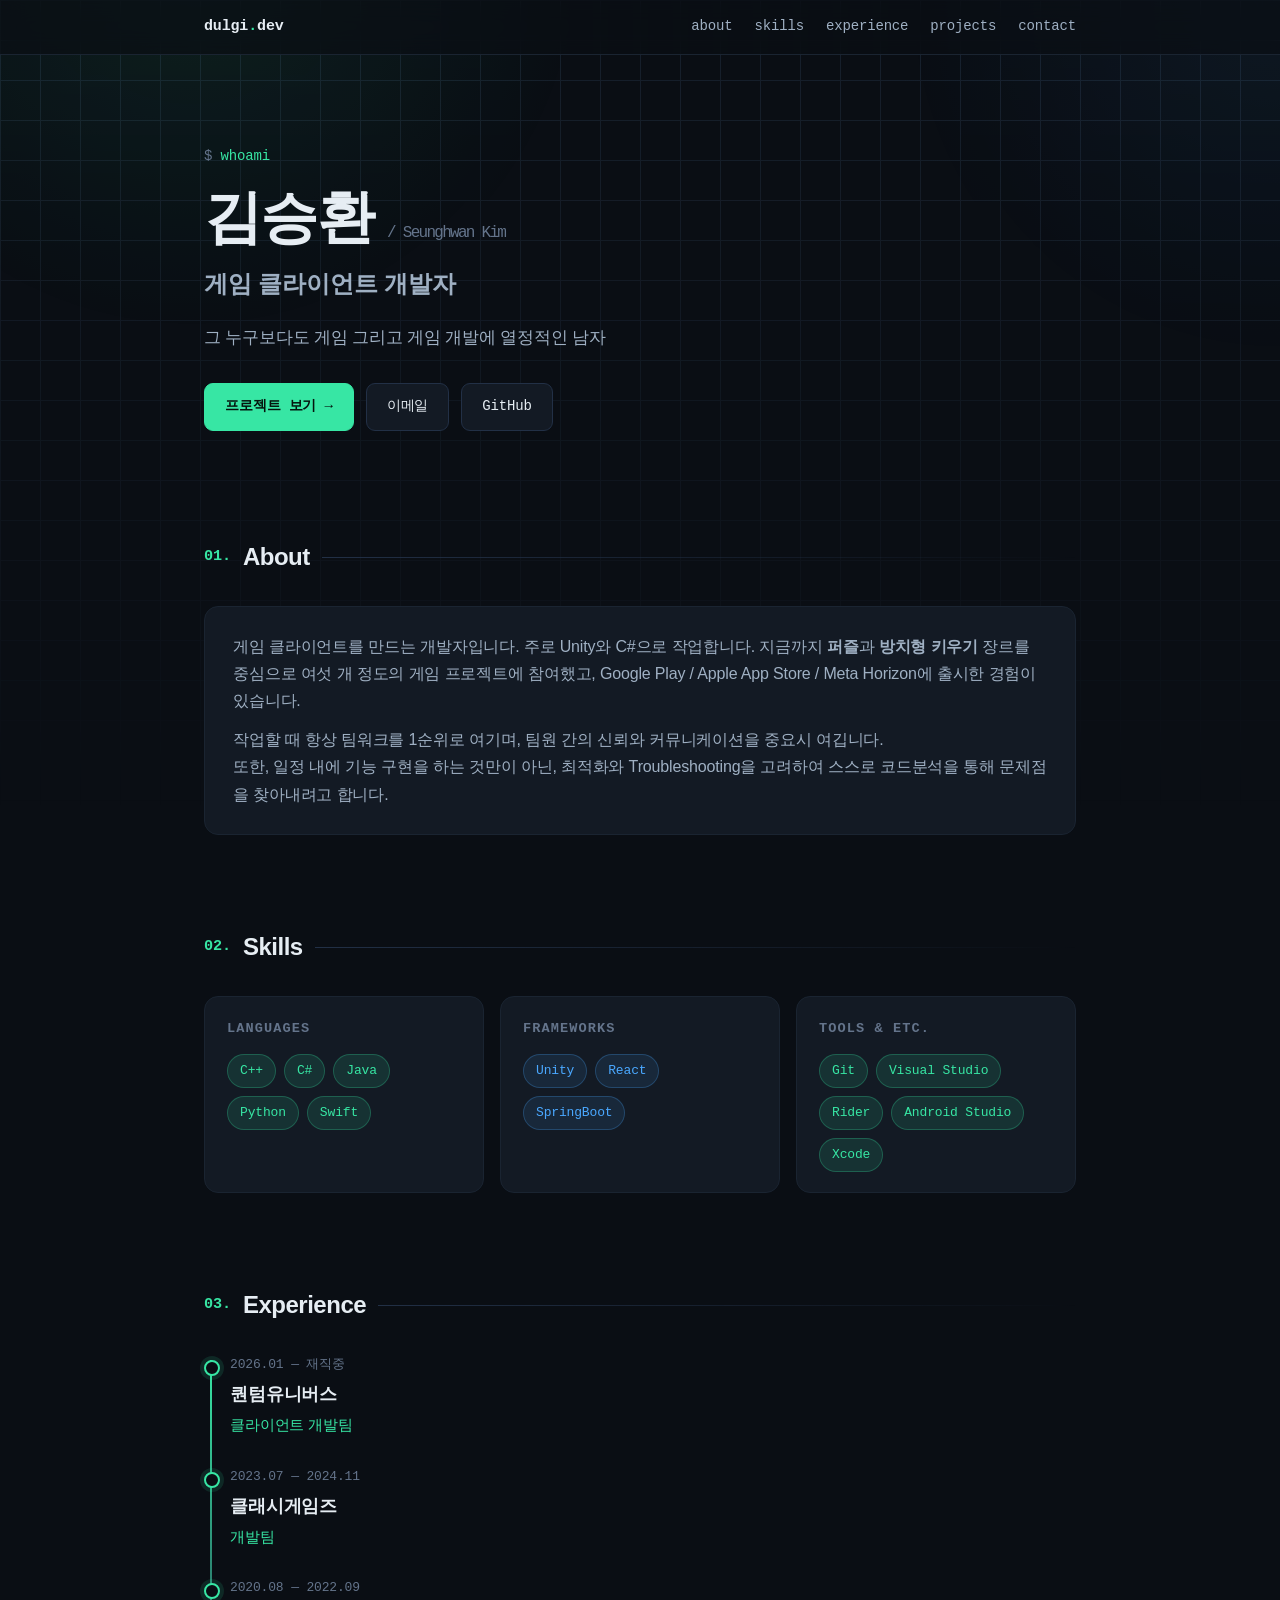
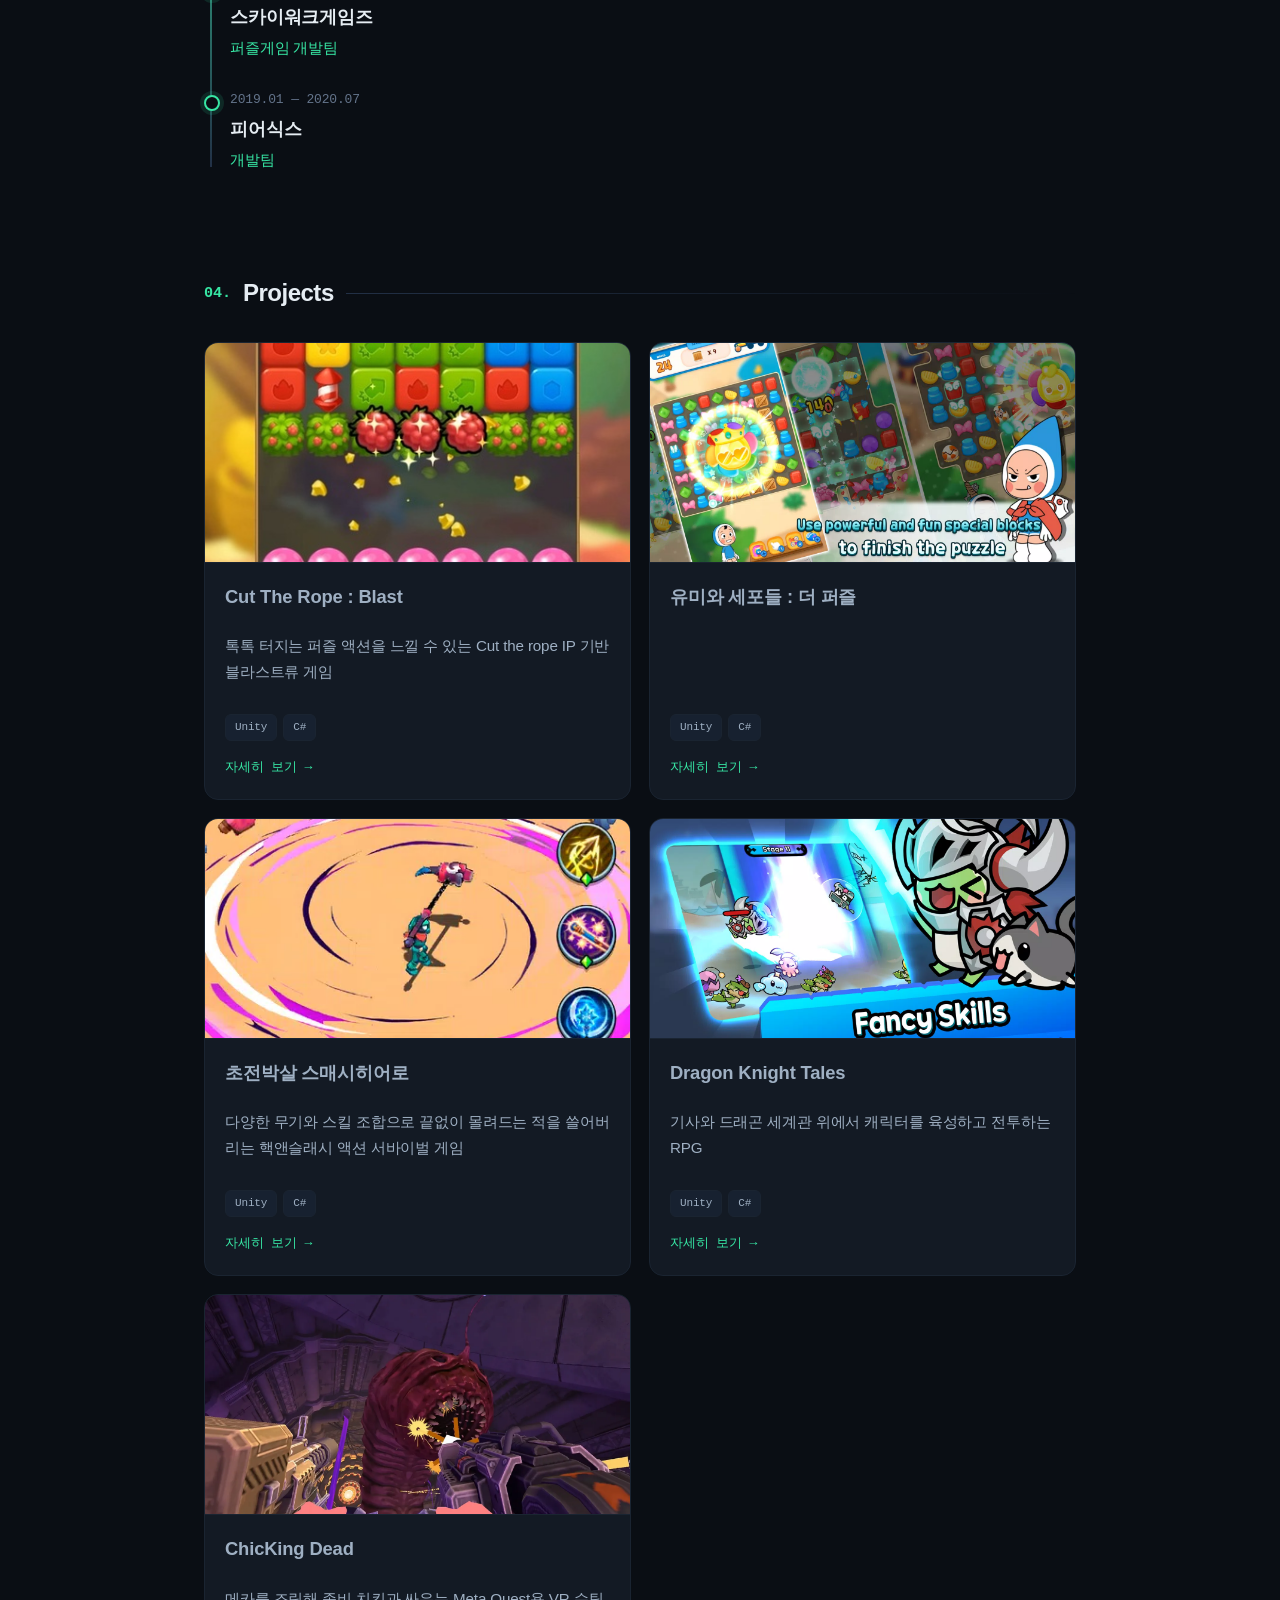
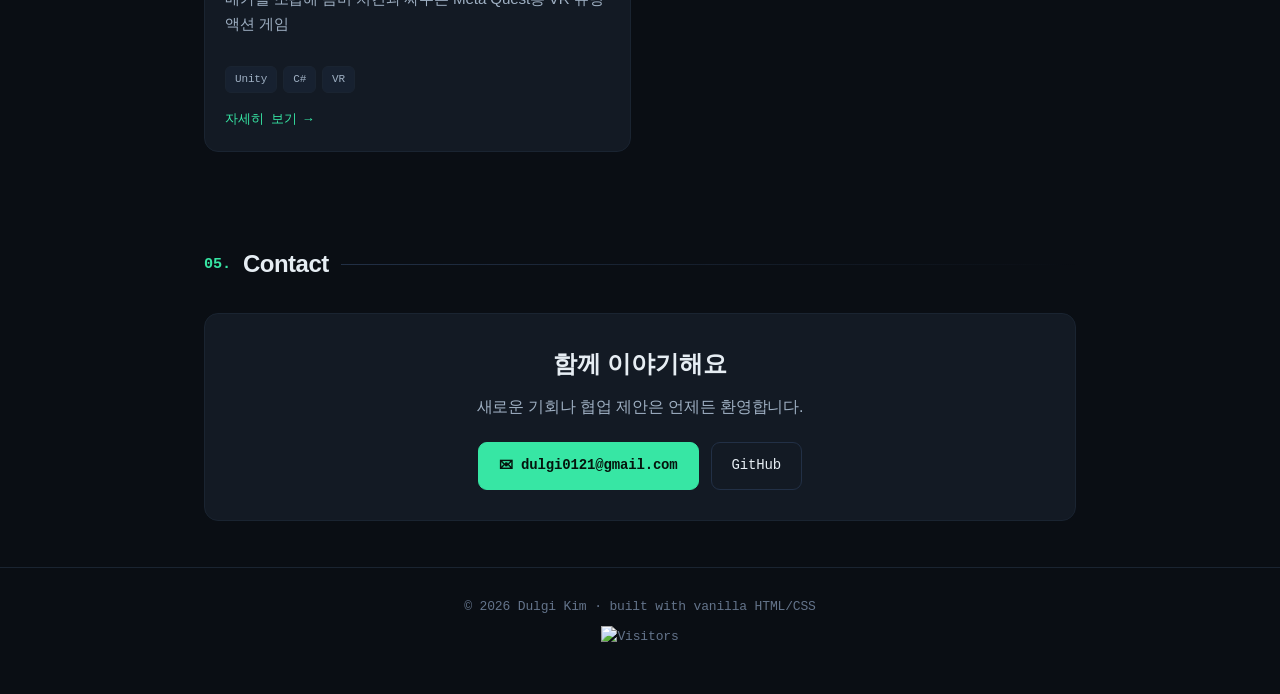
==== commit 59c7dd66: "Add ChicKing Dead project, thumbnails, and gallery images - Add project-5.html (ChicKing Dead, Meta " ====
--- a/index.html
+++ b/index.html
@@ -149,7 +149,7 @@
         <div class="project-grid">
 
           <a class="project-card reveal" href="projects/project-1.html">
-            <div class="project-thumb"><span class="glyph">{ }</span></div>
+            <div class="project-thumb"><img src="projects/assets/ctr-blast-2.jpg" alt="Cut The Rope : Blast 인게임 화면"></div>
             <div class="project-body">
               <h3><font color="#9fb0c3">Cut The Rope : Blast</font></h3>
               <p class="summary">톡톡 터지는 퍼즐 액션을 느낄 수 있는 Cut the rope IP 기반 블라스트류 게임</p>
@@ -162,7 +162,7 @@
           </a>
 
           <a class="project-card reveal" href="projects/project-2.html">
-            <div class="project-thumb"><span class="glyph">&lt;/&gt;</span></div>
+            <div class="project-thumb"><img src="projects/assets/yumi-screen.webp" alt="유미와 세포들 : 더 퍼즐 인게임 화면"></div>
             <div class="project-body">
               <h3><font color="#9fb0c3">유미와 세포들 : 더 퍼즐</font></h3>
               <p class="summary"><br></p>
@@ -175,10 +175,10 @@
           </a>
 
           <a class="project-card reveal" href="projects/project-3.html">
-            <div class="project-thumb"><span class="glyph">💥</span></div>
+            <div class="project-thumb"><img src="projects/assets/smashhero-screen.webp" alt="초전박살 스매시히어로 인게임 화면"></div>
             <div class="project-body">
               <h3><font color="#9fb0c3">초전박살 스매시히어로</font></h3>
-              <p class="summary">캐릭터를 모으고 성장시켜 몬스터를 때려잡는 액션 방치형 게임</p>
+              <p class="summary">다양한 무기와 스킬 조합으로 끝없이 몰려드는 적을 쓸어버리는 핵앤슬래시 액션 서바이벌 게임</p>
               <div class="project-tags">
                 <span class="tag">Unity</span>
                 <span class="tag">C#</span>
@@ -188,13 +188,27 @@
           </a>
 
           <a class="project-card reveal" href="projects/project-4.html">
-            <div class="project-thumb"><span class="glyph">⚔</span></div>
+            <div class="project-thumb"><img src="projects/assets/dragon-knight-screen.webp" alt="Dragon Knight Tales 인게임 화면"></div>
             <div class="project-body">
               <h3><font color="#9fb0c3">Dragon Knight Tales</font></h3>
               <p class="summary">기사와 드래곤 세계관 위에서 캐릭터를 육성하고 전투하는 RPG</p>
               <div class="project-tags">
                 <span class="tag">Unity</span>
                 <span class="tag">C#</span>
+              </div>
+              <div class="project-more">자세히 보기 →</div>
+            </div>
+          </a>
+
+          <a class="project-card reveal" href="projects/project-5.html">
+            <div class="project-thumb"><img src="projects/assets/chickingdead-1.webp" alt="ChicKing Dead 인게임 화면"></div>
+            <div class="project-body">
+              <h3><font color="#9fb0c3">ChicKing Dead</font></h3>
+              <p class="summary">메카를 조립해 좀비 치킨과 싸우는 Meta Quest용 VR 슈팅 액션 게임</p>
+              <div class="project-tags">
+                <span class="tag">Unity</span>
+                <span class="tag">C#</span>
+                <span class="tag">VR</span>
               </div>
               <div class="project-more">자세히 보기 →</div>
             </div>
--- a/style.css
+++ b/style.css
@@ -97,6 +97,7 @@
 }
 .nav-links a:hover { color: var(--accent); text-decoration: none; }
 @media (max-width: 640px) { .nav-links { display: none; } }
+@media (max-width: 640px) { .detail-gallery { grid-template-columns: repeat(2, 1fr) !important; } }
 
 /* ---------- Hero ---------- */
 .hero {
@@ -288,7 +289,7 @@
   text-decoration: none;
 }
 .project-thumb {
-  height: 150px;
+  height: 220px;
   background: linear-gradient(135deg, var(--panel-2), var(--bg-soft));
   display: flex;
   align-items: center;
@@ -300,6 +301,7 @@
   overflow: hidden;
 }
 .project-thumb .glyph { font-size: 2.4rem; color: var(--accent); opacity: 0.85; }
+.project-thumb img { width: 100%; height: 100%; object-fit: cover; }
 .project-body { padding: 18px 20px 20px; flex: 1; display: flex; flex-direction: column; }
 .project-body h3 { margin: 0 0 6px; font-size: 1.15rem; color: var(--text); }
 .project-body .summary { color: var(--text-dim); font-size: 0.95rem; flex: 1; }
@@ -413,6 +415,48 @@
   color: var(--text-dim);
   font-size: 0.95rem;
 }
+.detail-gallery {
+  display: grid;
+  grid-template-columns: repeat(auto-fill, minmax(220px, 1fr));
+  gap: 14px;
+  margin: 20px 0;
+}
+.detail-gallery .detail-figure { margin: 0; }
+.video-embed {
+  position: relative;
+  width: 100%;
+  padding-top: 56.25%; /* 16:9 */
+  margin: 20px 0;
+  border-radius: var(--radius);
+  overflow: hidden;
+  background: var(--panel);
+  border: 1px solid var(--border-soft);
+}
+.video-embed iframe {
+  position: absolute;
+  inset: 0;
+  width: 100%;
+  height: 100%;
+  border: 0;
+}
+.detail-remove-btn {
+  position: absolute;
+  top: 8px;
+  right: 8px;
+  z-index: 5;
+  background: rgba(5,20,13,0.75);
+  color: #fff;
+  border: 1px solid rgba(255,255,255,0.3);
+  border-radius: 6px;
+  font-size: 12px;
+  padding: 3px 7px;
+  cursor: pointer;
+  display: none;
+}
+body.editing .video-embed { position: relative; }
+body.editing .video-embed .detail-remove-btn,
+body.editing .detail-figure .detail-remove-btn { display: block; }
+.detail-figure { position: relative; }
 
 /* ---------- Inline editor (local only) ---------- */
 #edit-toolbar {
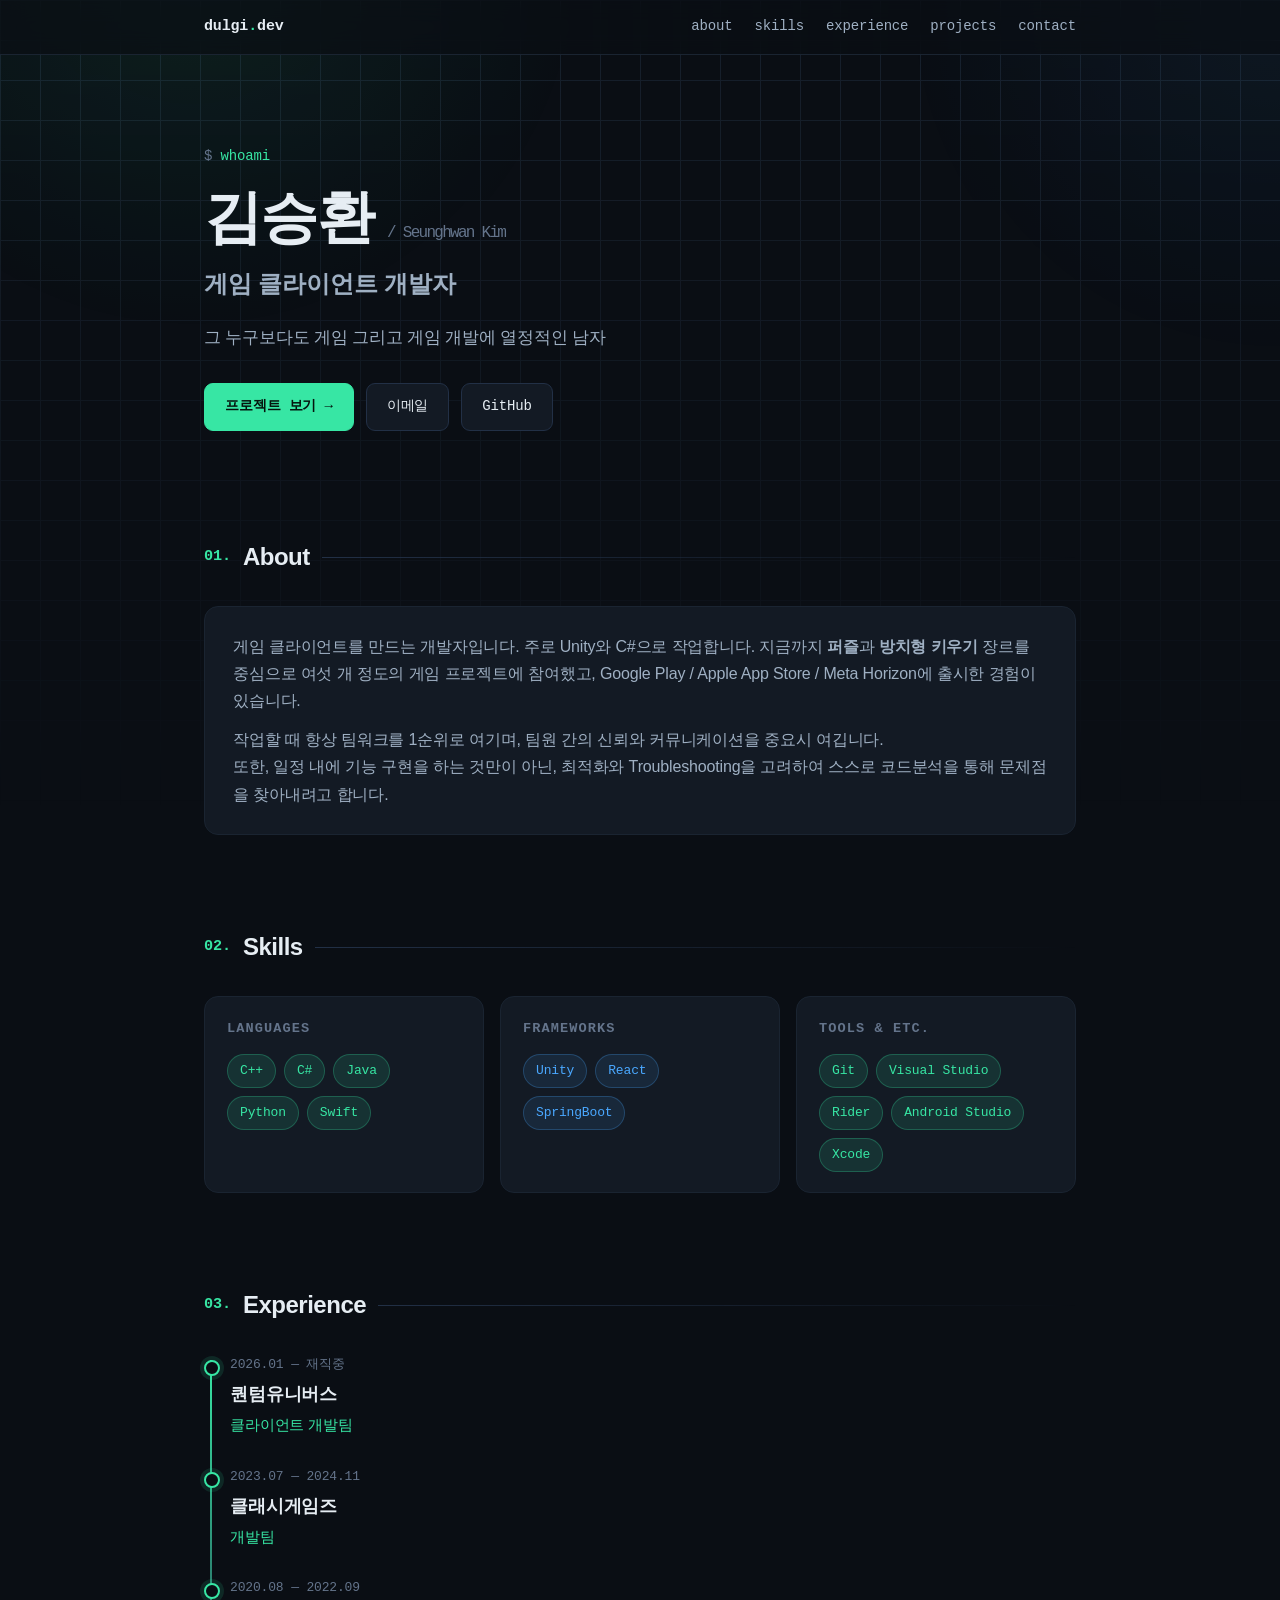
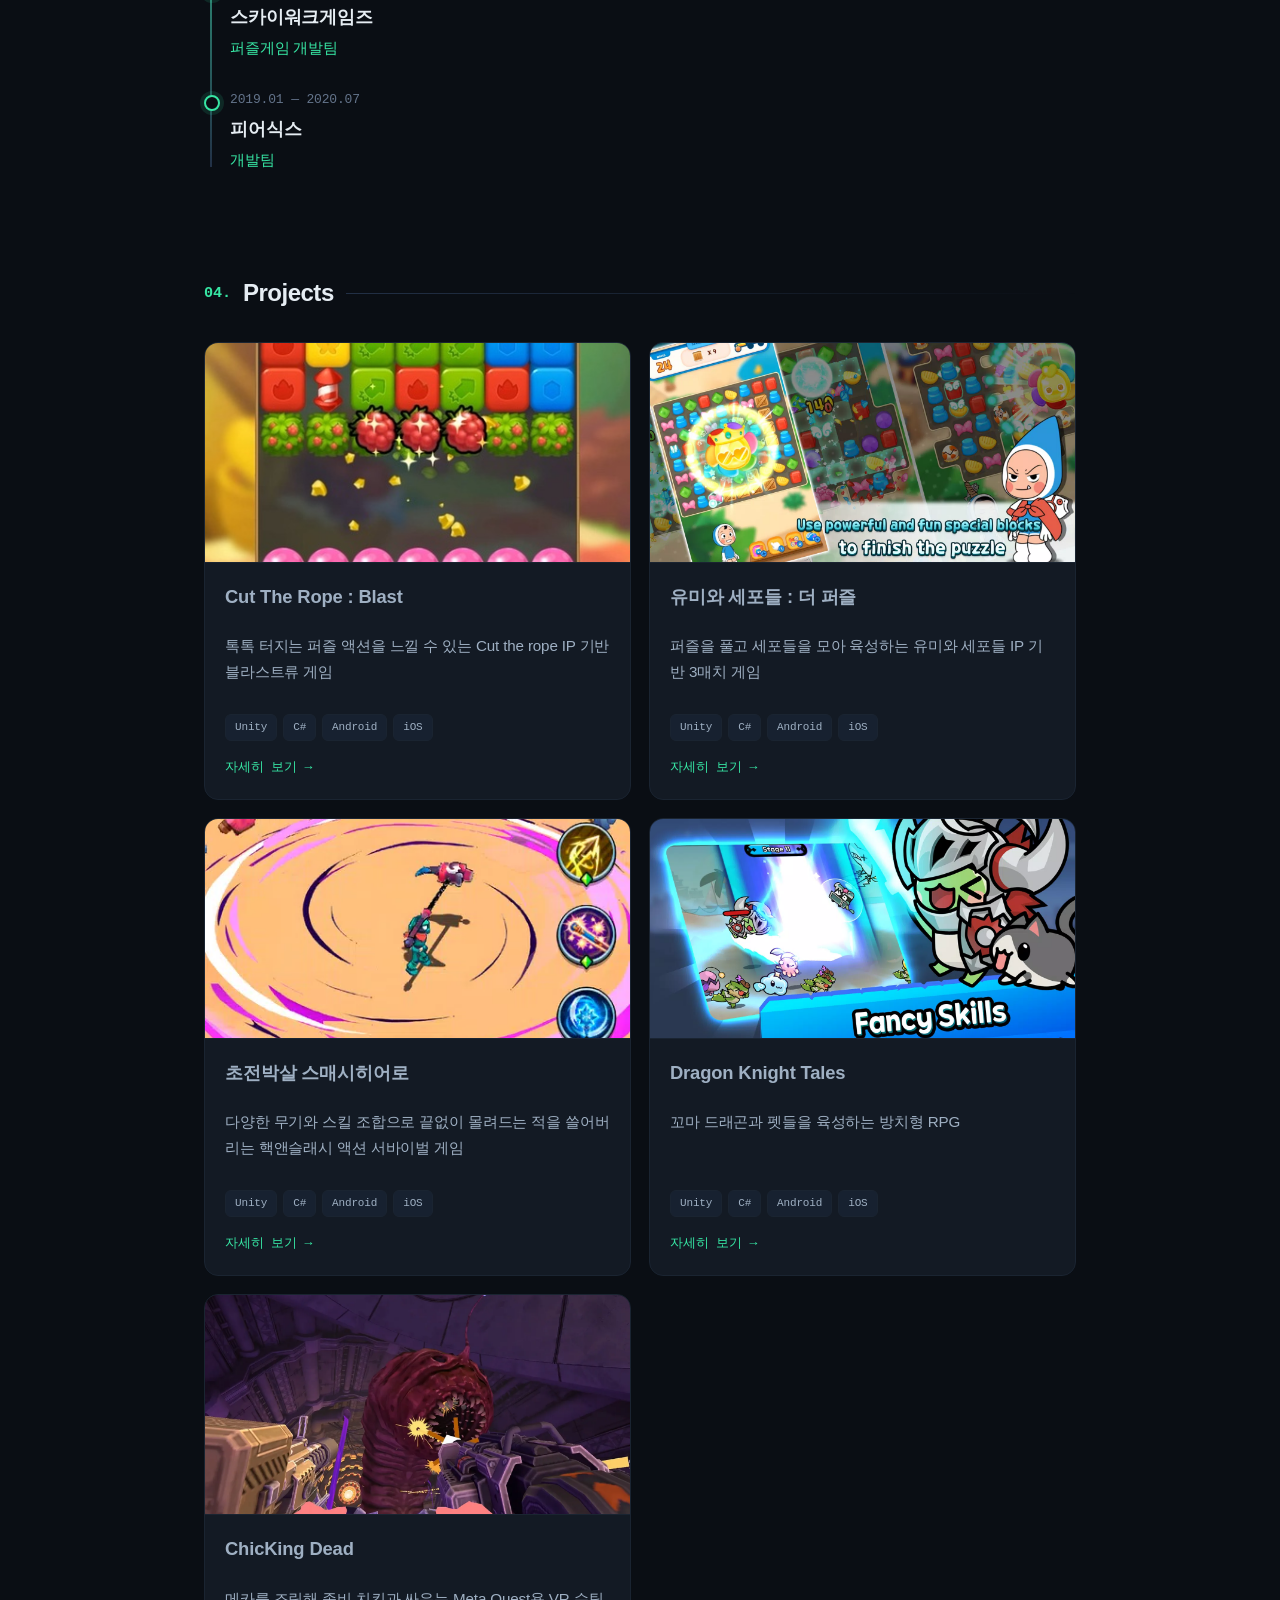
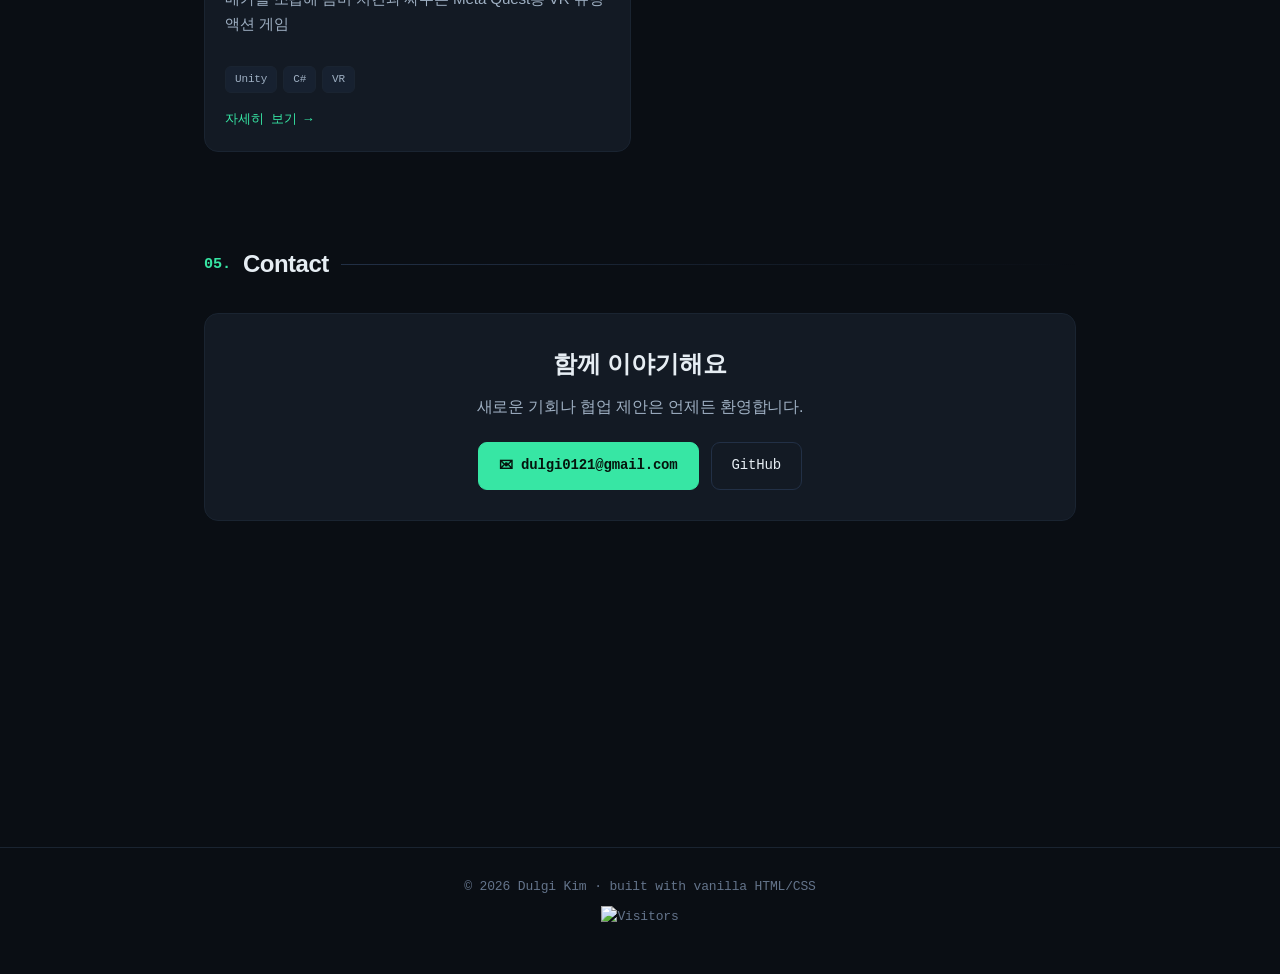
==== commit c7f996a0: "프로젝트 2 갤러리/트레일러 추가, 게임 태그 및 요약 업데이트 Co-Authored-By: Claude Sonnet 5 <noreply@anthropic.com>" ====
--- a/index.html
+++ b/index.html
@@ -1,5 +1,9 @@
 <!DOCTYPE html>
 <html lang="ko"><head><style>body {transition: opacity ease-in 0.2s; } 
+body[unresolved] {opacity: 0; display: block; overflow: hidden; position: relative; } 
+</style><style>body {transition: opacity ease-in 0.2s; } 
+body[unresolved] {opacity: 0; display: block; overflow: hidden; position: relative; } 
+</style><style>body {transition: opacity ease-in 0.2s; } 
 body[unresolved] {opacity: 0; display: block; overflow: hidden; position: relative; } 
 </style><style>body {transition: opacity ease-in 0.2s; } 
 body[unresolved] {opacity: 0; display: block; overflow: hidden; position: relative; } 
@@ -14,9 +18,8 @@
   <meta name="description" content="Dulgi Kim의 개발자 이력서 및 포트폴리오">
   <link rel="stylesheet" href="style.css">
   <link rel="icon" href="data:image/svg+xml,&lt;svg xmlns='http://www.w3.org/2000/svg' viewBox='0 0 100 100'&gt;&lt;text y='.9em' font-size='90'&gt;💻&lt;/text&gt;&lt;/svg&gt;">
-  <script async src="https://pagead2.googlesyndication.com/pagead/js/adsbygoogle.js?client=ca-pub-1048110436915499"
-     crossorigin="anonymous"></script>
-</head>
+  <script src="https://pagead2.googlesyndication.com/pagead/managed/js/adsense/m202609150101/show_ads_impl_fy2021.js" fetchpriority="high"></script><script src="https://pagead2.googlesyndication.com/pagead/managed/js/adsense/m202609150101/show_ads_impl_fy2021.js" fetchpriority="high"></script><script async="" src="https://pagead2.googlesyndication.com/pagead/js/adsbygoogle.js?client=ca-pub-1048110436915499" crossorigin="anonymous" data-checked-head="true"></script>
+<meta http-equiv="origin-trial" content="[base64]"><meta http-equiv="origin-trial" content="Amm8/NmvvQfhwCib6I7ZsmUxiSCfOxWxHayJwyU1r3gRIItzr7bNQid6O8ZYaE1GSQTa69WwhPC9flq/oYkRBwsAAACCeyJvcmlnaW4iOiJodHRwczovL2dvb2dsZXN5bmRpY2F0aW9uLmNvbTo0NDMiLCJmZWF0dXJlIjoiV2ViVmlld1hSZXF1ZXN0ZWRXaXRoRGVwcmVjYXRpb24iLCJleHBpcnkiOjE3NTgwNjcxOTksImlzU3ViZG9tYWluIjp0cnVlfQ=="><meta http-equiv="origin-trial" content="[base64]"><meta http-equiv="origin-trial" content="A93bovR+QVXNx2/[base64]"><meta http-equiv="origin-trial" content="A1S5fojrAunSDrFbD8OfGmFHdRFZymSM/1ss3G+NEttCLfHkXvlcF6LGLH8Mo5PakLO1sCASXU1/[base64]"><meta http-equiv="origin-trial" content="[base64]"><meta http-equiv="origin-trial" content="Amm8/NmvvQfhwCib6I7ZsmUxiSCfOxWxHayJwyU1r3gRIItzr7bNQid6O8ZYaE1GSQTa69WwhPC9flq/oYkRBwsAAACCeyJvcmlnaW4iOiJodHRwczovL2dvb2dsZXN5bmRpY2F0aW9uLmNvbTo0NDMiLCJmZWF0dXJlIjoiV2ViVmlld1hSZXF1ZXN0ZWRXaXRoRGVwcmVjYXRpb24iLCJleHBpcnkiOjE3NTgwNjcxOTksImlzU3ViZG9tYWluIjp0cnVlfQ=="><meta http-equiv="origin-trial" content="[base64]"><meta http-equiv="origin-trial" content="A93bovR+QVXNx2/[base64]"><meta http-equiv="origin-trial" content="A1S5fojrAunSDrFbD8OfGmFHdRFZymSM/1ss3G+NEttCLfHkXvlcF6LGLH8Mo5PakLO1sCASXU1/[base64]"></head>
 <body class="">
 
   <!-- ================= NAV ================= -->
@@ -156,6 +159,8 @@
               <div class="project-tags">
                 <span class="tag">Unity</span>
                 <span class="tag">C#</span>
+                <span class="tag">Android</span>
+                <span class="tag">iOS</span>
               </div>
               <div class="project-more">자세히 보기 →</div>
             </div>
@@ -165,10 +170,12 @@
             <div class="project-thumb"><img src="projects/assets/yumi-screen.webp" alt="유미와 세포들 : 더 퍼즐 인게임 화면"></div>
             <div class="project-body">
               <h3><font color="#9fb0c3">유미와 세포들 : 더 퍼즐</font></h3>
-              <p class="summary"><br></p>
+              <p class="summary">퍼즐을 풀고 세포들을 모아 육성하는 유미와 세포들 IP 기반 3매치 게임</p>
               <div class="project-tags">
                 <span class="tag"><span style="letter-spacing: -0.16px;">Unity</span></span>
                 <span class="tag"><span style="letter-spacing: -0.16px;">C#</span></span>
+                <span class="tag">Android</span>
+                <span class="tag">iOS</span>
               </div>
               <div class="project-more">자세히 보기 →</div>
             </div>
@@ -182,6 +189,8 @@
               <div class="project-tags">
                 <span class="tag">Unity</span>
                 <span class="tag">C#</span>
+                <span class="tag">Android</span>
+                <span class="tag">iOS</span>
               </div>
               <div class="project-more">자세히 보기 →</div>
             </div>
@@ -191,10 +200,12 @@
             <div class="project-thumb"><img src="projects/assets/dragon-knight-screen.webp" alt="Dragon Knight Tales 인게임 화면"></div>
             <div class="project-body">
               <h3><font color="#9fb0c3">Dragon Knight Tales</font></h3>
-              <p class="summary">기사와 드래곤 세계관 위에서 캐릭터를 육성하고 전투하는 RPG</p>
+              <p class="summary">꼬마 드래곤과 펫들을 육성하는 방치형 RPG</p>
               <div class="project-tags">
                 <span class="tag">Unity</span>
                 <span class="tag">C#</span>
+                <span class="tag">Android</span>
+                <span class="tag">iOS</span>
               </div>
               <div class="project-more">자세히 보기 →</div>
             </div>
@@ -238,12 +249,7 @@
     </section>
   </main>
 
-  <ins class="adsbygoogle"
-       style="display:block"
-       data-ad-client="ca-pub-1048110436915499"
-       data-ad-slot="8136345545"
-       data-ad-format="auto"
-       data-full-width-responsive="true"></ins>
+  <ins class="adsbygoogle" style="display: block; height: 280px;" data-ad-client="ca-pub-1048110436915499" data-ad-slot="8136345545" data-ad-format="auto" data-full-width-responsive="true" data-adsbygoogle-status="done" data-ad-status="unfilled"><div id="aswift_1_host" style="border-width: medium; border-style: none; border-color: currentcolor; border-image: none; height: 280px; width: 1200px; margin: 0px; padding: 0px; position: relative; visibility: visible; background-color: transparent; display: inline-block; overflow: visible;"><iframe id="aswift_1" name="aswift_1" style="left:0;position:absolute;top:0;border:0;width:1200px;height:280px;min-height:auto;max-height:none;min-width:auto;max-width:none;" sandbox="allow-forms allow-popups allow-popups-to-escape-sandbox allow-same-origin allow-scripts allow-top-navigation-by-user-activation" width="1200" height="280" frameborder="0" marginwidth="0" marginheight="0" vspace="0" hspace="0" allowtransparency="true" scrolling="no" src="https://googleads.g.doubleclick.net/pagead/ads?client=ca-pub-1048110436915499&amp;output=html&amp;h=280&amp;slotname=8136345545&amp;adk=1553709157&amp;adf=3025194257&amp;pi=t.ma~as.8136345545&amp;abgtt=6&amp;w=1200&amp;fwrn=4&amp;fwrnh=100&amp;lmt=1789724966&amp;rafmt=1&amp;format=1200x280&amp;url=http%3A%2F%2Flocalhost%3A8123%2Findex.html&amp;fwr=0&amp;fwrattr=true&amp;rpe=1&amp;resp_fmts=3&amp;asro=0&amp;aimartd=4&amp;aieuf=1&amp;aicrs=1&amp;uach=[base64].&amp;dt=1789724965858&amp;bpp=1&amp;bdt=266&amp;idt=309&amp;shv=r20260917&amp;mjsv=m202609150101&amp;ptt=9&amp;saldr=aa&amp;abxe=1&amp;cookie_enabled=1&amp;eoidce=1&amp;prev_fmts=0x0&amp;nras=1&amp;correlator=6960687229438&amp;frm=20&amp;pv=1&amp;u_tz=540&amp;u_his=2&amp;u_h=900&amp;u_w=1600&amp;u_ah=852&amp;u_aw=1600&amp;u_cd=24&amp;u_sd=1&amp;dmc=32&amp;adx=0&amp;ady=3767&amp;biw=1585&amp;bih=731&amp;scr_x=0&amp;scr_y=1933&amp;eid=95401792%2C95403098&amp;oid=2&amp;pvsid=8464448314274154&amp;tmod=102897958&amp;uas=0&amp;nvt=2&amp;fc=1920&amp;brdim=0%2C0%2C0%2C0%2C1600%2C0%2C1600%2C852%2C1600%2C731&amp;vis=1&amp;rsz=%7C%7CEebr%7C&amp;abl=CS&amp;pfx=0&amp;fu=128&amp;bc=31&amp;plas=308x574_l&amp;bz=1&amp;ifi=2&amp;uci=a!2&amp;btvi=1&amp;fsb=1&amp;dtd=313" data-google-container-id="a!2" tabindex="0" title="Advertisement" aria-label="Advertisement" data-load-complete="true"></iframe></div></ins>
   <script>
        (adsbygoogle = window.adsbygoogle || []).push({});
   </script>
@@ -252,7 +258,7 @@
     <div class="wrap">
       © 2026 Dulgi Kim · built with vanilla HTML/CSS
       <div style="margin-top:8px;">
-        <img src="https://api.visitorbadge.io/api/visitors?path=dulgikim.github.io&label=Visitors&countColor=%23263759" alt="Visitors" />
+        <img src="https://api.visitorbadge.io/api/visitors?path=dulgikim.github.io&amp;label=Visitors&amp;countColor=%23263759" alt="Visitors">
       </div>
     </div>
   </footer>
@@ -375,4 +381,6 @@
 
 
 
+
+<ins class="adsbygoogle adsbygoogle-noablate" data-ad-hi="true" data-adsbygoogle-status="done" style="display: none !important;" data-ad-status="unfilled"><div id="aswift_0_host" style="border-width: medium; border-style: none; border-color: currentcolor; border-image: none; height: 0px; width: 0px; margin: 0px; padding: 0px; position: relative; visibility: visible; background-color: transparent; display: inline-block;"><iframe id="aswift_0" name="aswift_0" style="left:0;position:absolute;top:0;border:0;width:undefinedpx;height:undefinedpx;min-height:auto;max-height:none;min-width:auto;max-width:none;" sandbox="allow-forms allow-popups allow-popups-to-escape-sandbox allow-same-origin allow-scripts allow-top-navigation-by-user-activation" frameborder="0" marginwidth="0" marginheight="0" vspace="0" hspace="0" allowtransparency="true" scrolling="no" src="https://googleads.g.doubleclick.net/pagead/ads?client=ca-pub-1048110436915499&amp;output=html&amp;adk=1812271804&amp;adf=1573534164&amp;abgtt=6&amp;lmt=1789724966&amp;plat=4%3A16%2C9%3A32776%2C16%3A8388608%2C17%3A32%2C24%3A32%2C25%3A32%2C30%3A1081344%2C32%3A32%2C41%3A32%2C42%3A32%2C43%3A32%2C44%3A32&amp;format=0x0&amp;url=http%3A%2F%2Flocalhost%3A8123%2Findex.html&amp;pra=5&amp;asro=0&amp;aimartd=4&amp;aieuf=1&amp;aicrs=1&amp;uach=[base64].&amp;dt=1789724965856&amp;bpp=2&amp;bdt=264&amp;idt=298&amp;shv=r20260917&amp;mjsv=m202609150101&amp;ptt=9&amp;saldr=aa&amp;abxe=1&amp;cookie_enabled=1&amp;eoidce=1&amp;nras=1&amp;correlator=6960687229438&amp;frm=20&amp;pv=2&amp;u_tz=540&amp;u_his=2&amp;u_h=900&amp;u_w=1600&amp;u_ah=852&amp;u_aw=1600&amp;u_cd=24&amp;u_sd=1&amp;dmc=32&amp;adx=-12245933&amp;ady=-12245933&amp;biw=1585&amp;bih=731&amp;scr_x=0&amp;scr_y=1933&amp;eid=95401792%2C95403098&amp;oid=2&amp;pvsid=8464448314274154&amp;tmod=102897958&amp;uas=0&amp;nvt=2&amp;fsapi=1&amp;fc=1920&amp;brdim=0%2C0%2C0%2C0%2C1600%2C0%2C1600%2C852%2C1600%2C731&amp;vis=1&amp;rsz=%7C%7Cs%7C&amp;abl=NS&amp;fu=32768&amp;bc=31&amp;plas=308x574_l&amp;bz=1&amp;ifi=1&amp;uci=a!1&amp;fsb=1&amp;dtd=309" data-google-container-id="a!1" tabindex="0" title="Advertisement" aria-label="Advertisement" data-load-complete="true"></iframe></div></ins><iframe src="https://www.google.com/recaptcha/api2/aframe" width="0" height="0" style="display: none;"></iframe><iframe id="google_esf" name="google_esf" src="https://googleads.g.doubleclick.net/pagead/html/r20260917/r20190131/zrt_lookup_fy2021.html" style="display: none;"></iframe>
 </body></html>
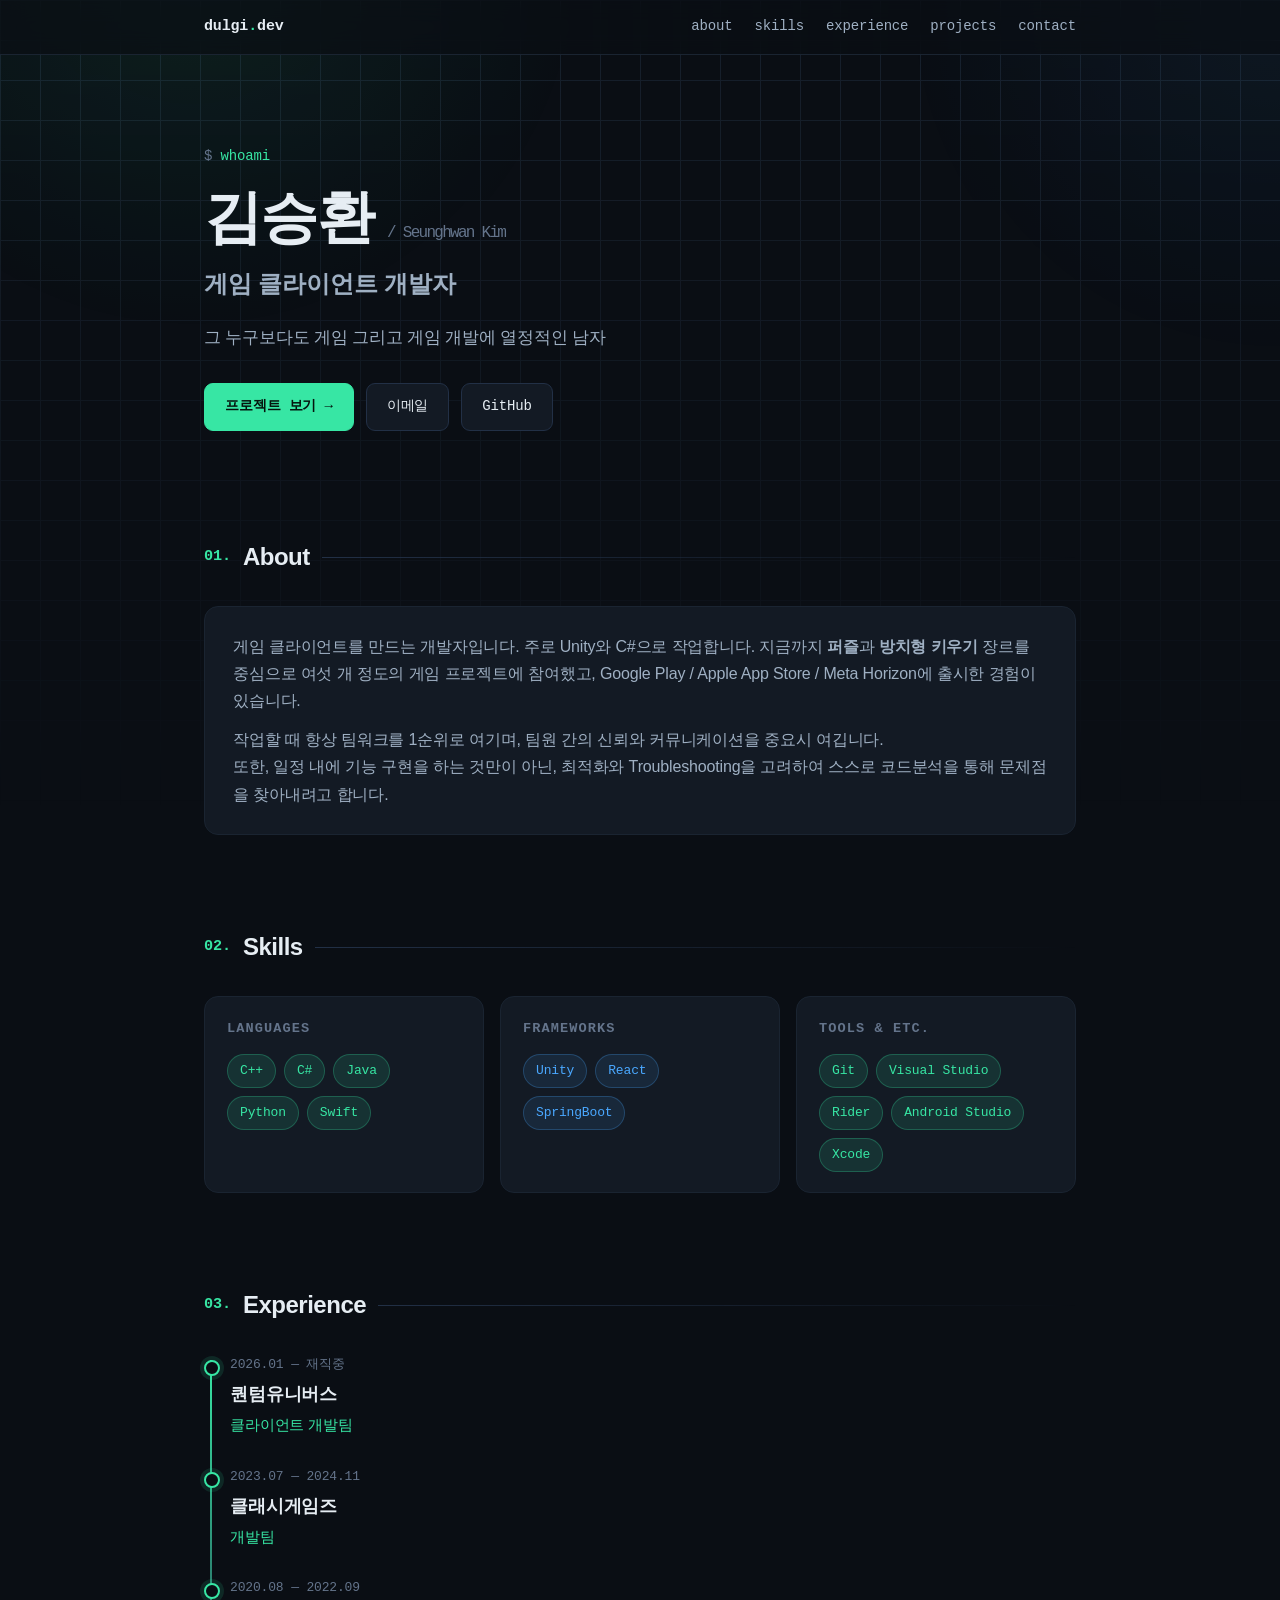
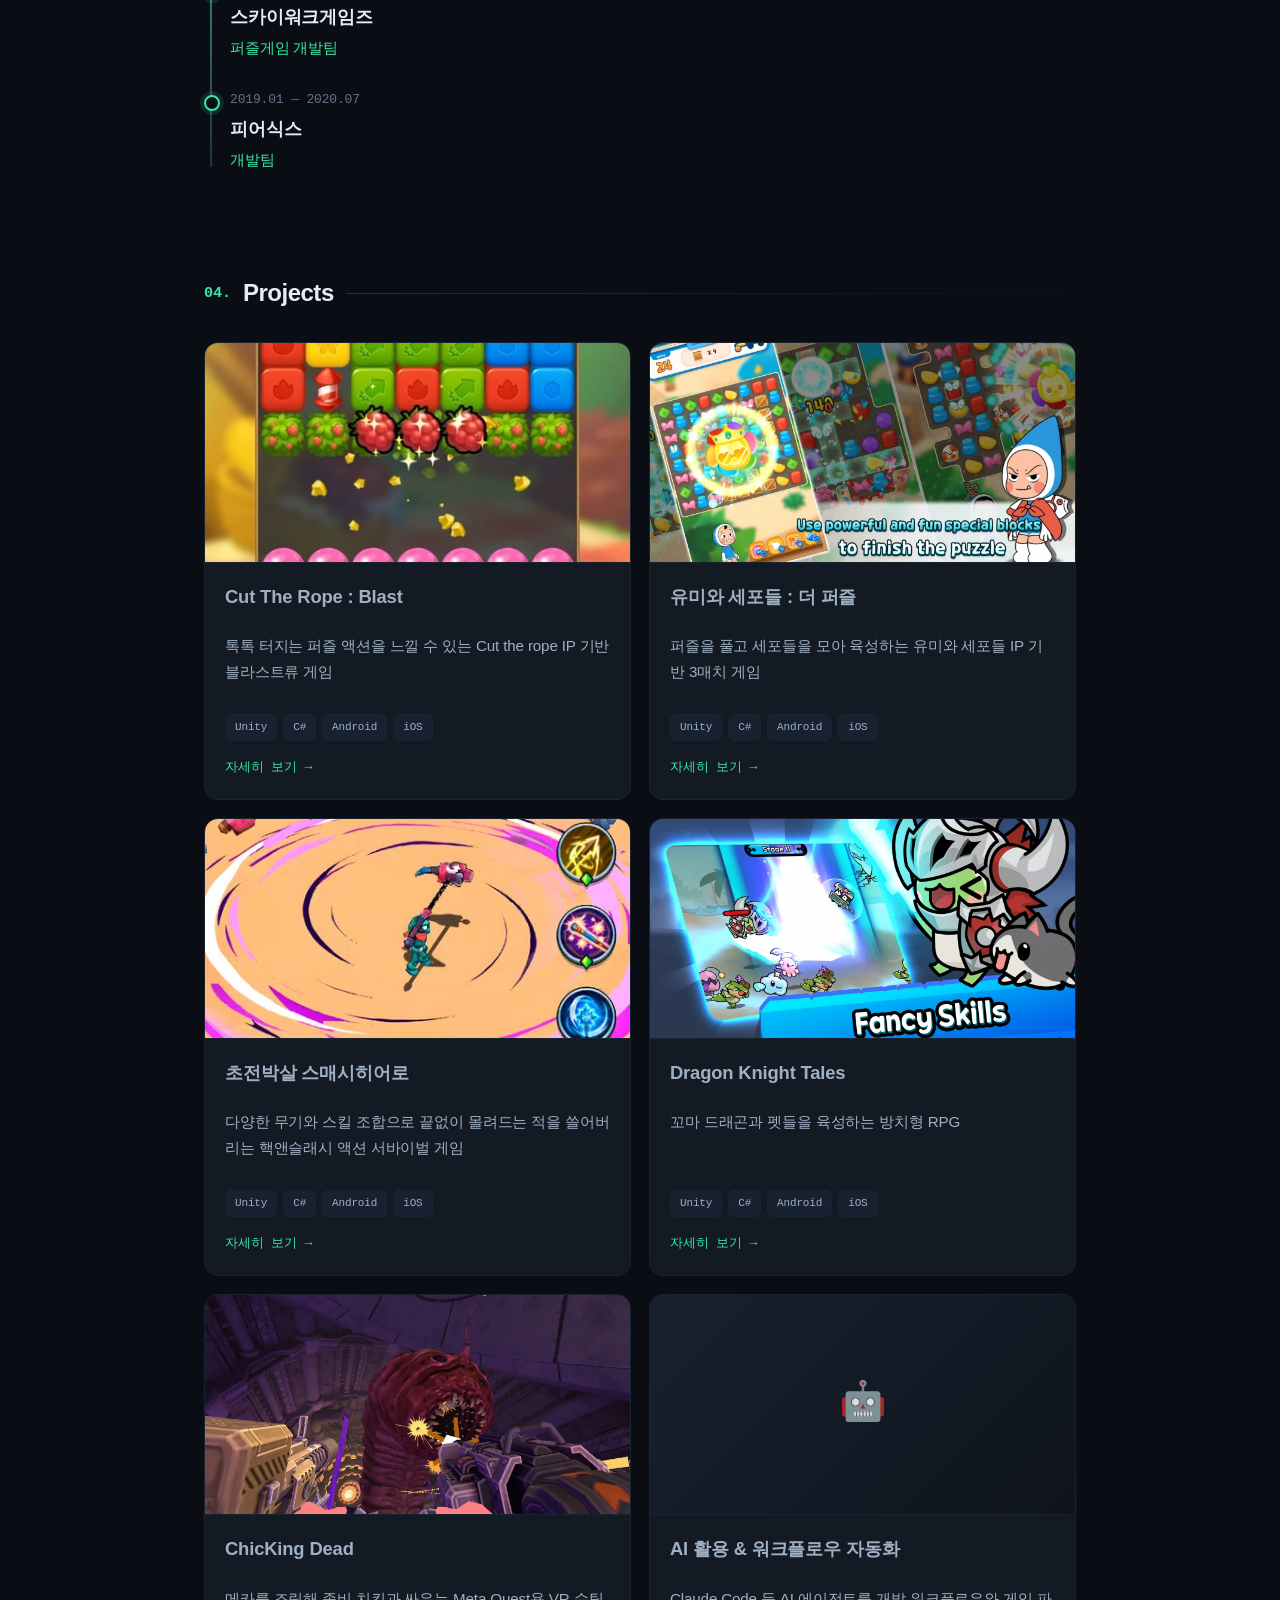
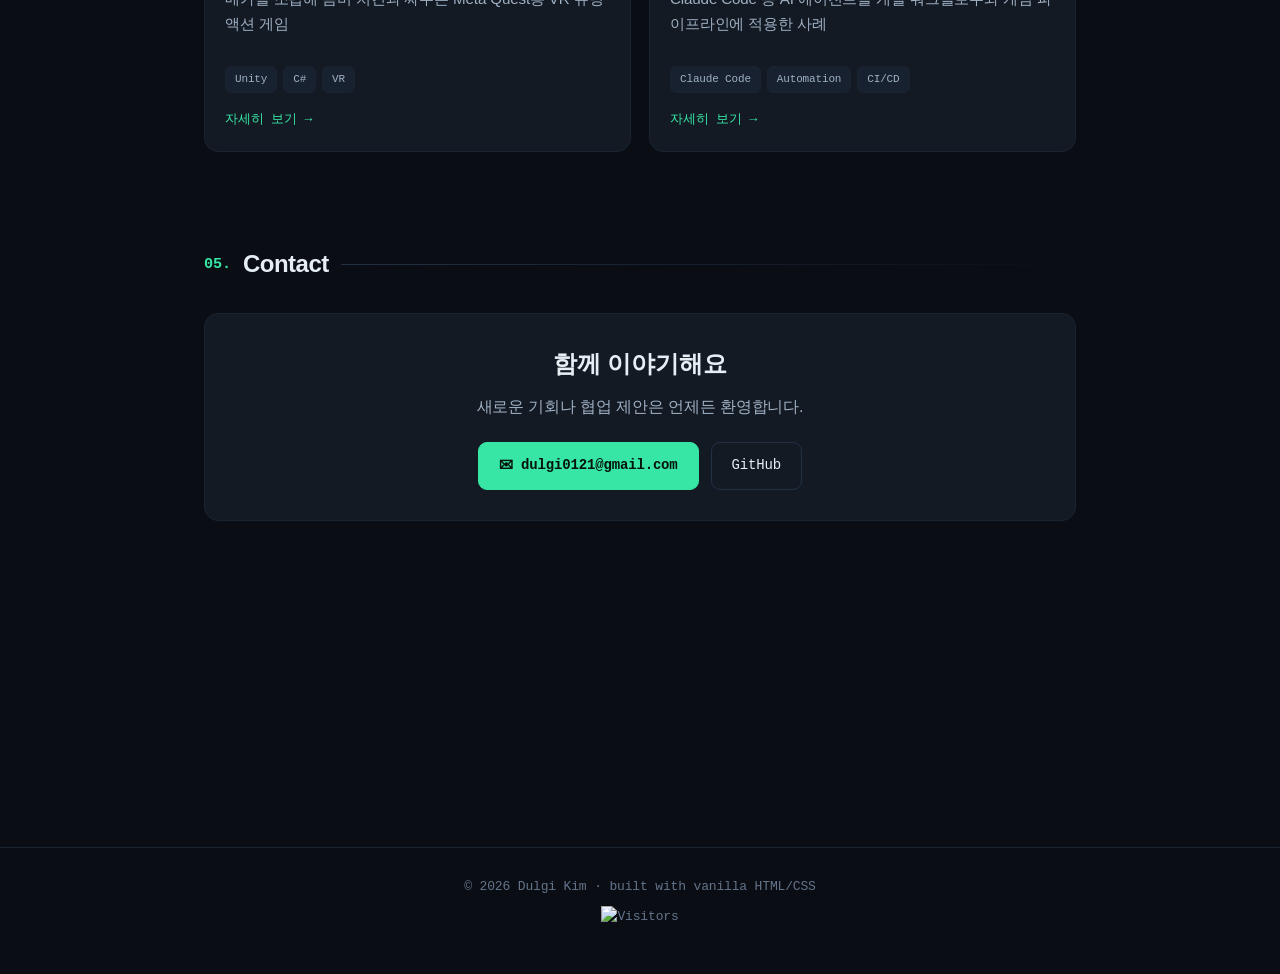
==== commit 98368562: "AI 활용 & 워크플로우 자동화 프로젝트 추가 Co-Authored-By: Claude Sonnet 5 <noreply@anthropic.com>" ====
--- a/index.html
+++ b/index.html
@@ -220,6 +220,20 @@
                 <span class="tag">Unity</span>
                 <span class="tag">C#</span>
                 <span class="tag">VR</span>
+              </div>
+              <div class="project-more">자세히 보기 →</div>
+            </div>
+          </a>
+
+          <a class="project-card reveal" href="projects/project-6.html">
+            <div class="project-thumb"><span class="glyph">🤖</span></div>
+            <div class="project-body">
+              <h3><font color="#9fb0c3">AI 활용 &amp; 워크플로우 자동화</font></h3>
+              <p class="summary">Claude Code 등 AI 에이전트를 개발 워크플로우와 게임 파이프라인에 적용한 사례</p>
+              <div class="project-tags">
+                <span class="tag">Claude Code</span>
+                <span class="tag">Automation</span>
+                <span class="tag">CI/CD</span>
               </div>
               <div class="project-more">자세히 보기 →</div>
             </div>
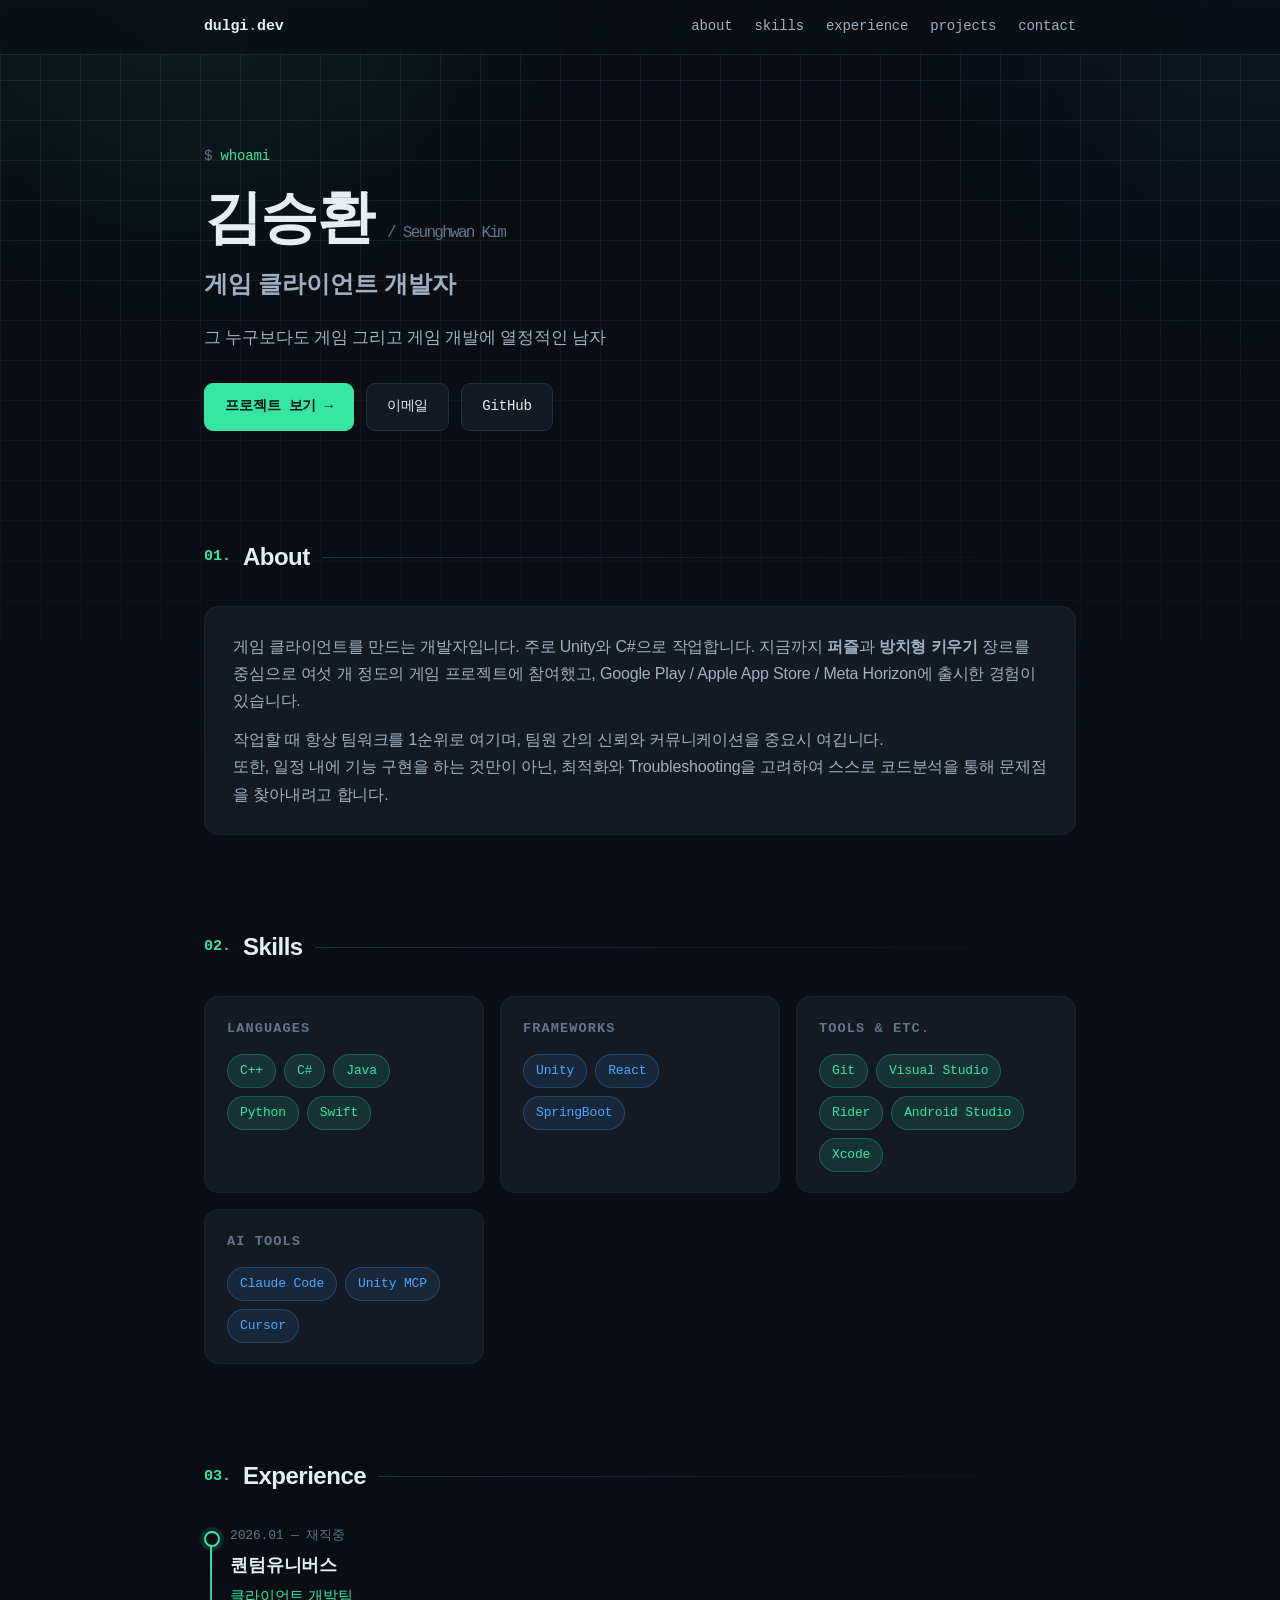
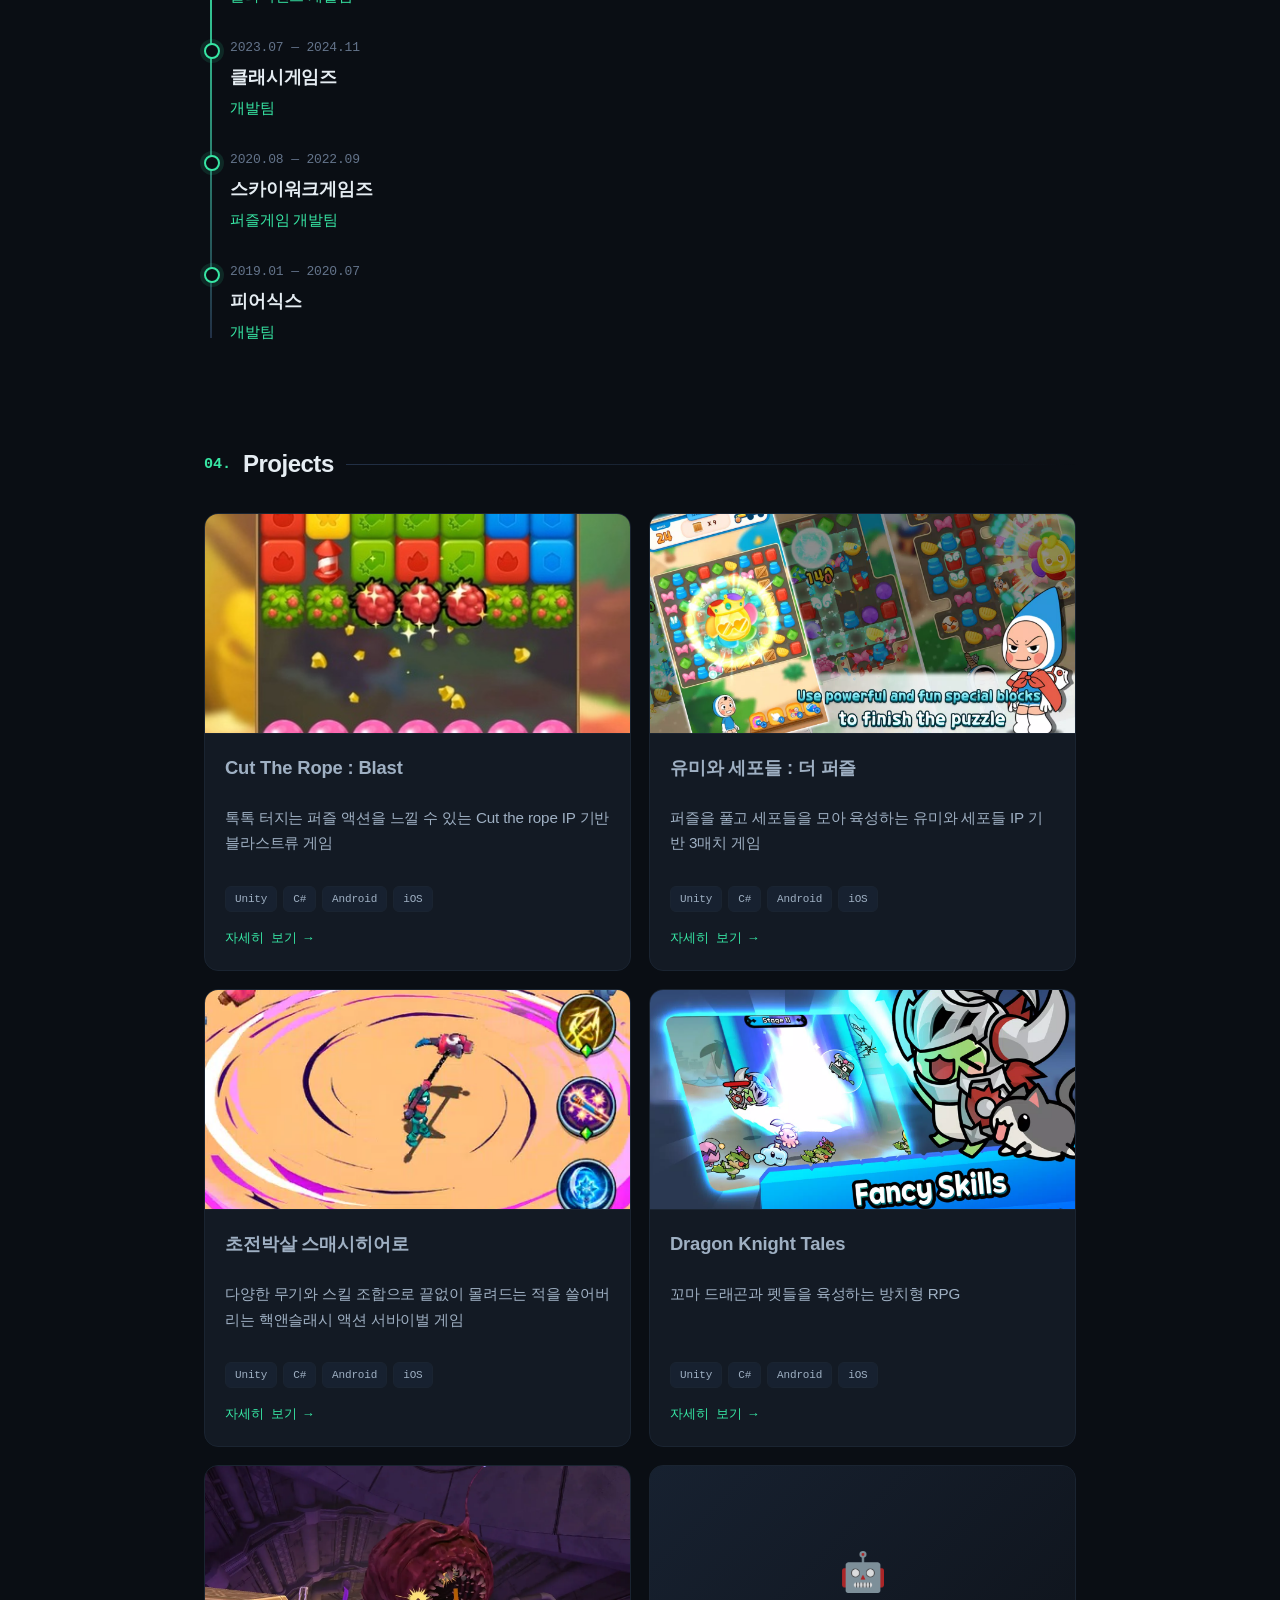
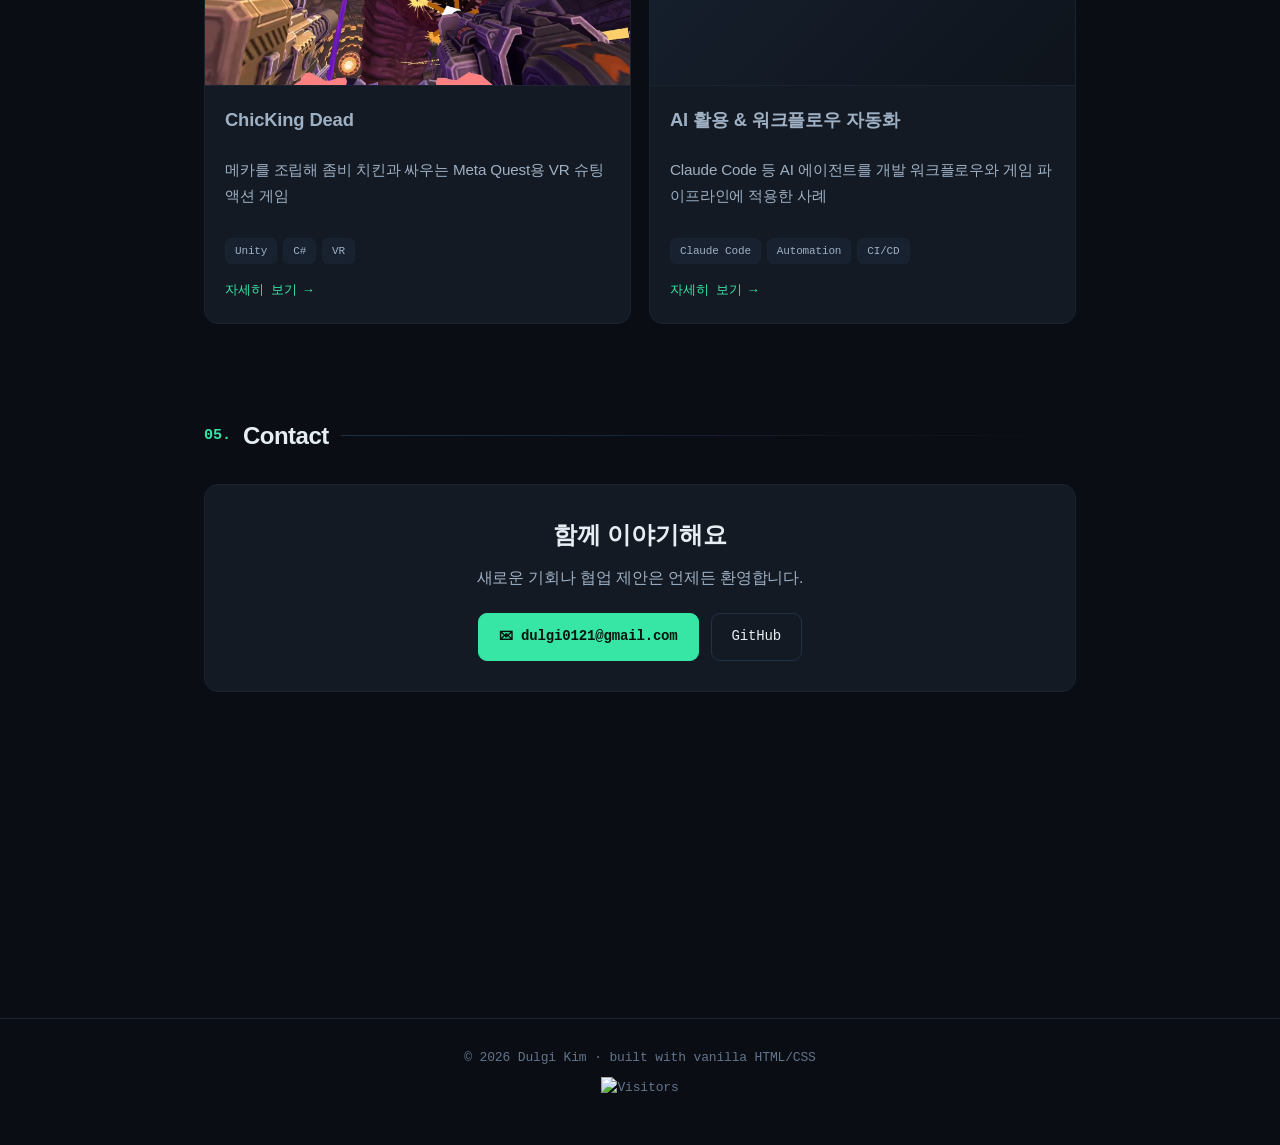
==== commit ad33e083: "AI 활용 페이지에 ChicKing Dead 사례 추가, Skills에 AI Tools 그룹 추가 Co-Authored-By: Claude Opus 5 <noreply@anthro" ====
--- a/index.html
+++ b/index.html
@@ -102,6 +102,14 @@
               <span class="chip">Rider</span>
               <span class="chip">Android Studio</span>
               <span class="chip">Xcode</span>
+            </div>
+          </div>
+          <div class="skill-group reveal">
+            <h3>AI Tools</h3>
+            <div class="chips">
+              <span class="chip alt">Claude Code</span>
+              <span class="chip alt">Unity MCP</span>
+              <span class="chip alt">Cursor</span>
             </div>
           </div>
         </div>
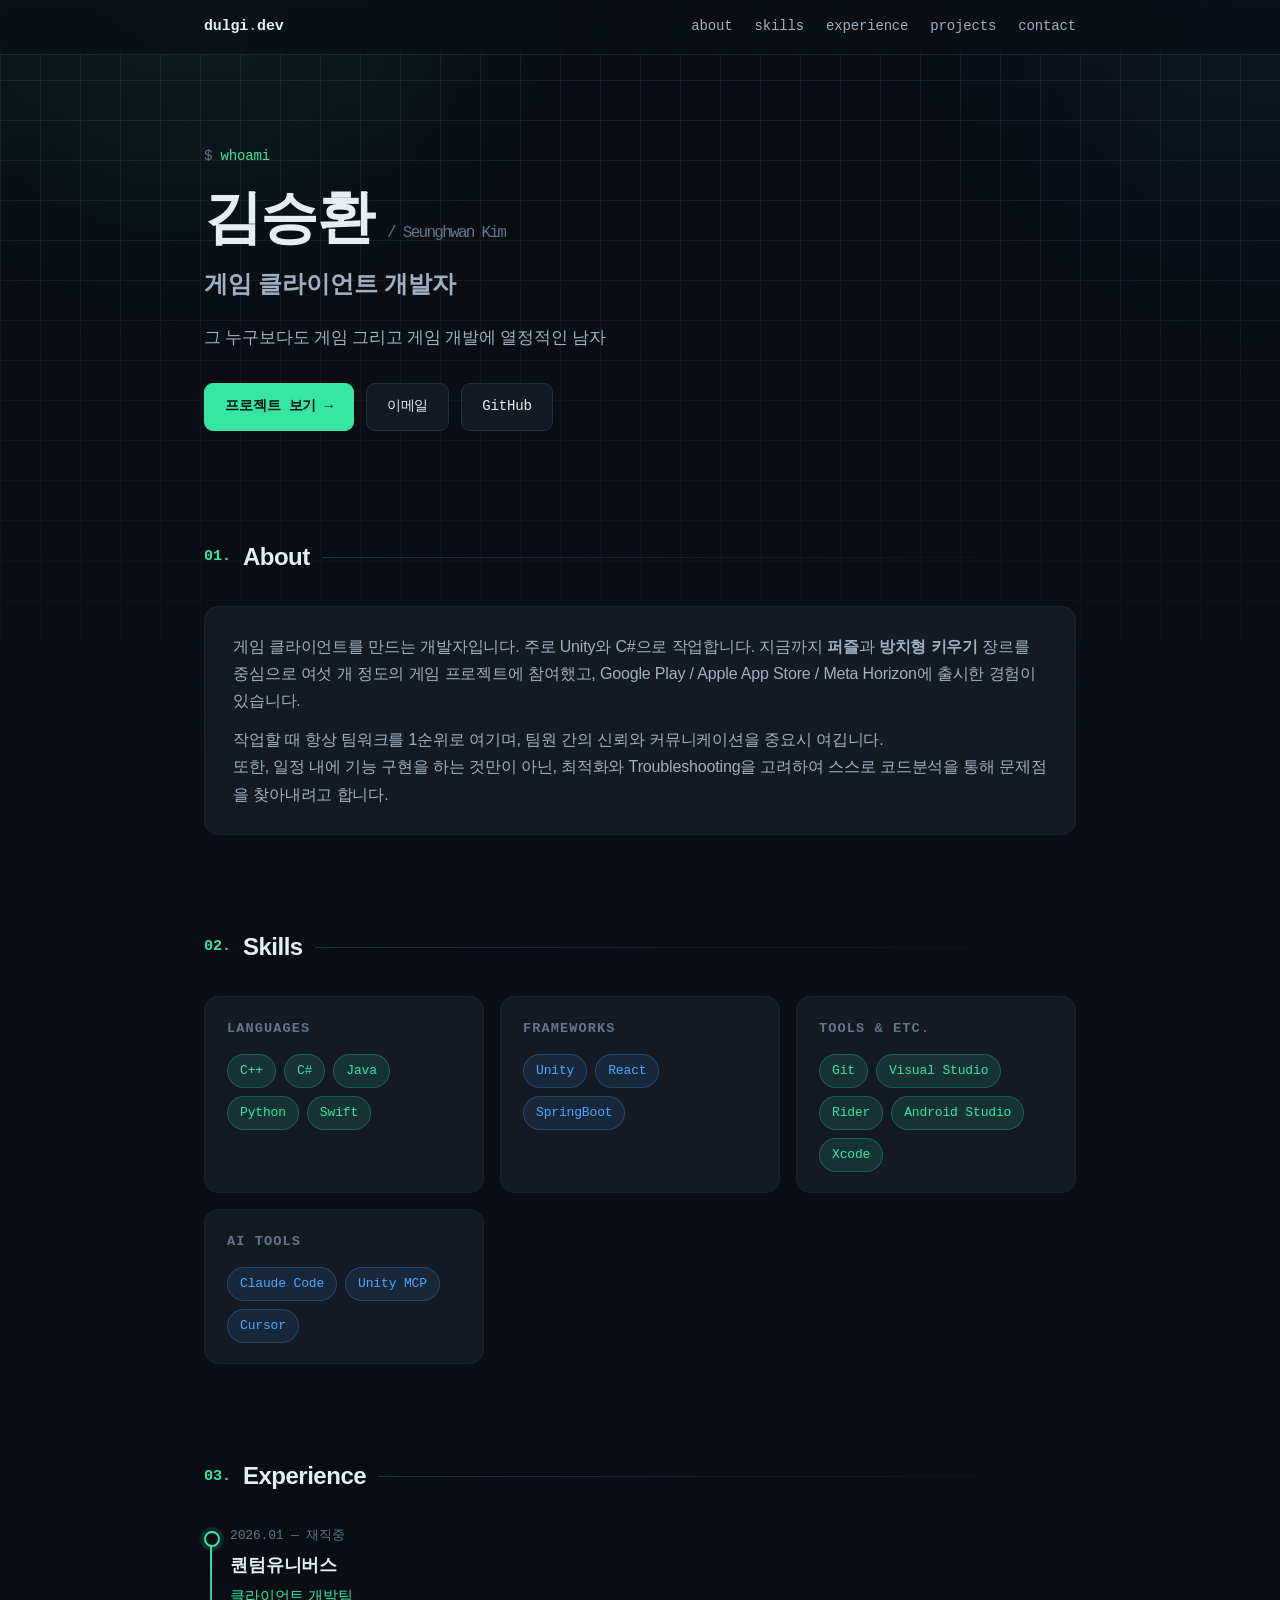
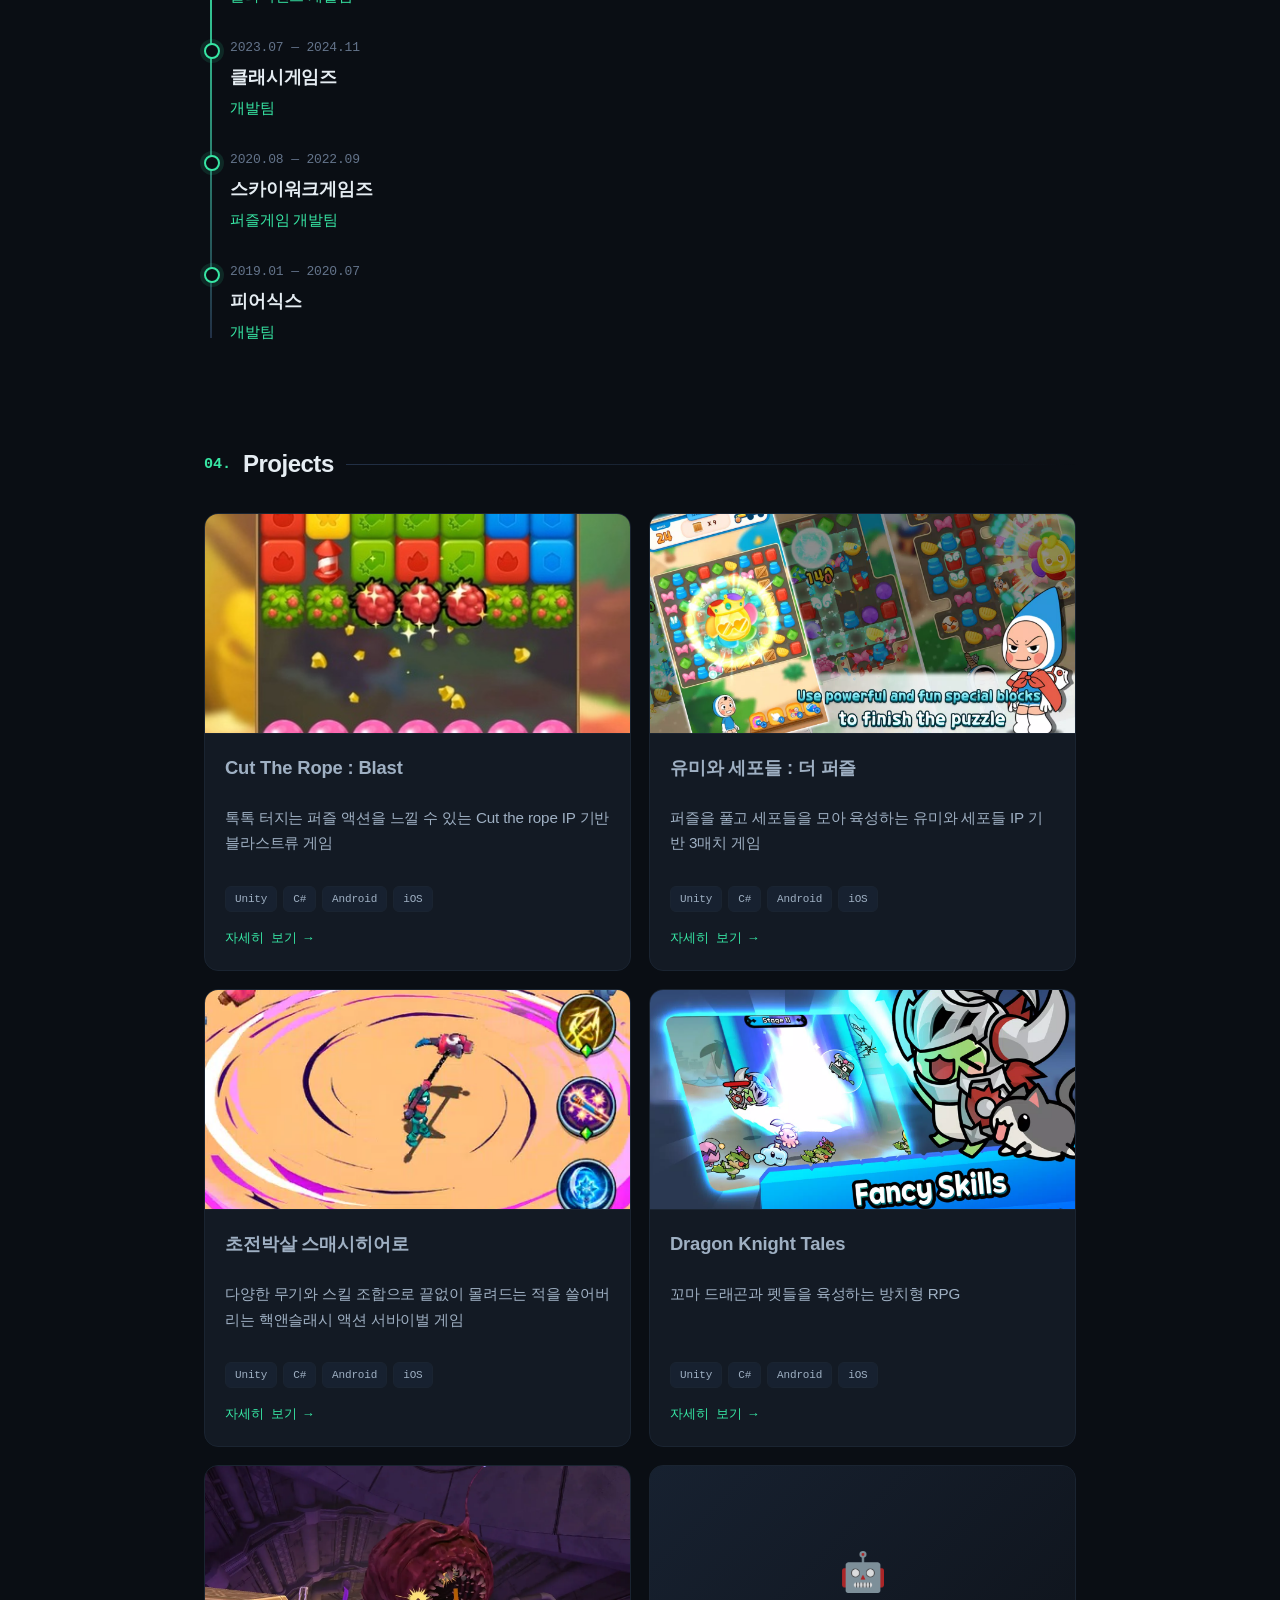
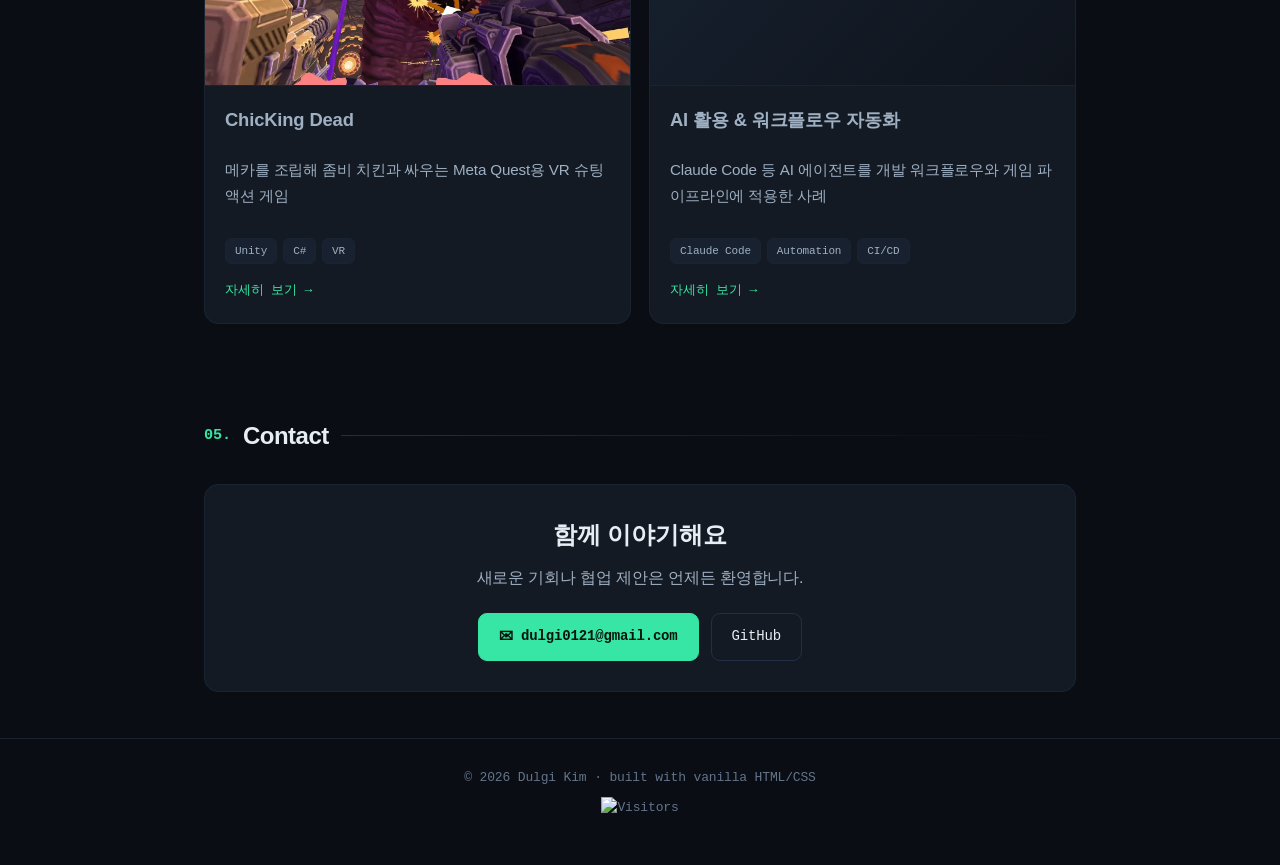
==== commit 910beb08: "Remove AdSense ads and ads.txt" ====
--- a/index.html
+++ b/index.html
@@ -18,7 +18,6 @@
   <meta name="description" content="Dulgi Kim의 개발자 이력서 및 포트폴리오">
   <link rel="stylesheet" href="style.css">
   <link rel="icon" href="data:image/svg+xml,&lt;svg xmlns='http://www.w3.org/2000/svg' viewBox='0 0 100 100'&gt;&lt;text y='.9em' font-size='90'&gt;💻&lt;/text&gt;&lt;/svg&gt;">
-  <script src="https://pagead2.googlesyndication.com/pagead/managed/js/adsense/m202609150101/show_ads_impl_fy2021.js" fetchpriority="high"></script><script src="https://pagead2.googlesyndication.com/pagead/managed/js/adsense/m202609150101/show_ads_impl_fy2021.js" fetchpriority="high"></script><script async="" src="https://pagead2.googlesyndication.com/pagead/js/adsbygoogle.js?client=ca-pub-1048110436915499" crossorigin="anonymous" data-checked-head="true"></script>
 <meta http-equiv="origin-trial" content="[base64]"><meta http-equiv="origin-trial" content="Amm8/NmvvQfhwCib6I7ZsmUxiSCfOxWxHayJwyU1r3gRIItzr7bNQid6O8ZYaE1GSQTa69WwhPC9flq/oYkRBwsAAACCeyJvcmlnaW4iOiJodHRwczovL2dvb2dsZXN5bmRpY2F0aW9uLmNvbTo0NDMiLCJmZWF0dXJlIjoiV2ViVmlld1hSZXF1ZXN0ZWRXaXRoRGVwcmVjYXRpb24iLCJleHBpcnkiOjE3NTgwNjcxOTksImlzU3ViZG9tYWluIjp0cnVlfQ=="><meta http-equiv="origin-trial" content="[base64]"><meta http-equiv="origin-trial" content="A93bovR+QVXNx2/[base64]"><meta http-equiv="origin-trial" content="A1S5fojrAunSDrFbD8OfGmFHdRFZymSM/1ss3G+NEttCLfHkXvlcF6LGLH8Mo5PakLO1sCASXU1/[base64]"><meta http-equiv="origin-trial" content="[base64]"><meta http-equiv="origin-trial" content="Amm8/NmvvQfhwCib6I7ZsmUxiSCfOxWxHayJwyU1r3gRIItzr7bNQid6O8ZYaE1GSQTa69WwhPC9flq/oYkRBwsAAACCeyJvcmlnaW4iOiJodHRwczovL2dvb2dsZXN5bmRpY2F0aW9uLmNvbTo0NDMiLCJmZWF0dXJlIjoiV2ViVmlld1hSZXF1ZXN0ZWRXaXRoRGVwcmVjYXRpb24iLCJleHBpcnkiOjE3NTgwNjcxOTksImlzU3ViZG9tYWluIjp0cnVlfQ=="><meta http-equiv="origin-trial" content="[base64]"><meta http-equiv="origin-trial" content="A93bovR+QVXNx2/[base64]"><meta http-equiv="origin-trial" content="A1S5fojrAunSDrFbD8OfGmFHdRFZymSM/1ss3G+NEttCLfHkXvlcF6LGLH8Mo5PakLO1sCASXU1/[base64]"></head>
 <body class="">
 
@@ -270,11 +269,6 @@
       </div>
     </section>
   </main>
-
-  <ins class="adsbygoogle" style="display: block; height: 280px;" data-ad-client="ca-pub-1048110436915499" data-ad-slot="8136345545" data-ad-format="auto" data-full-width-responsive="true" data-adsbygoogle-status="done" data-ad-status="unfilled"><div id="aswift_1_host" style="border-width: medium; border-style: none; border-color: currentcolor; border-image: none; height: 280px; width: 1200px; margin: 0px; padding: 0px; position: relative; visibility: visible; background-color: transparent; display: inline-block; overflow: visible;"><iframe id="aswift_1" name="aswift_1" style="left:0;position:absolute;top:0;border:0;width:1200px;height:280px;min-height:auto;max-height:none;min-width:auto;max-width:none;" sandbox="allow-forms allow-popups allow-popups-to-escape-sandbox allow-same-origin allow-scripts allow-top-navigation-by-user-activation" width="1200" height="280" frameborder="0" marginwidth="0" marginheight="0" vspace="0" hspace="0" allowtransparency="true" scrolling="no" src="https://googleads.g.doubleclick.net/pagead/ads?client=ca-pub-1048110436915499&amp;output=html&amp;h=280&amp;slotname=8136345545&amp;adk=1553709157&amp;adf=3025194257&amp;pi=t.ma~as.8136345545&amp;abgtt=6&amp;w=1200&amp;fwrn=4&amp;fwrnh=100&amp;lmt=1789724966&amp;rafmt=1&amp;format=1200x280&amp;url=http%3A%2F%2Flocalhost%3A8123%2Findex.html&amp;fwr=0&amp;fwrattr=true&amp;rpe=1&amp;resp_fmts=3&amp;asro=0&amp;aimartd=4&amp;aieuf=1&amp;aicrs=1&amp;uach=[base64].&amp;dt=1789724965858&amp;bpp=1&amp;bdt=266&amp;idt=309&amp;shv=r20260917&amp;mjsv=m202609150101&amp;ptt=9&amp;saldr=aa&amp;abxe=1&amp;cookie_enabled=1&amp;eoidce=1&amp;prev_fmts=0x0&amp;nras=1&amp;correlator=6960687229438&amp;frm=20&amp;pv=1&amp;u_tz=540&amp;u_his=2&amp;u_h=900&amp;u_w=1600&amp;u_ah=852&amp;u_aw=1600&amp;u_cd=24&amp;u_sd=1&amp;dmc=32&amp;adx=0&amp;ady=3767&amp;biw=1585&amp;bih=731&amp;scr_x=0&amp;scr_y=1933&amp;eid=95401792%2C95403098&amp;oid=2&amp;pvsid=8464448314274154&amp;tmod=102897958&amp;uas=0&amp;nvt=2&amp;fc=1920&amp;brdim=0%2C0%2C0%2C0%2C1600%2C0%2C1600%2C852%2C1600%2C731&amp;vis=1&amp;rsz=%7C%7CEebr%7C&amp;abl=CS&amp;pfx=0&amp;fu=128&amp;bc=31&amp;plas=308x574_l&amp;bz=1&amp;ifi=2&amp;uci=a!2&amp;btvi=1&amp;fsb=1&amp;dtd=313" data-google-container-id="a!2" tabindex="0" title="Advertisement" aria-label="Advertisement" data-load-complete="true"></iframe></div></ins>
-  <script>
-       (adsbygoogle = window.adsbygoogle || []).push({});
-  </script>
 
   <footer>
     <div class="wrap">
@@ -404,5 +398,4 @@
 
 
 
-<ins class="adsbygoogle adsbygoogle-noablate" data-ad-hi="true" data-adsbygoogle-status="done" style="display: none !important;" data-ad-status="unfilled"><div id="aswift_0_host" style="border-width: medium; border-style: none; border-color: currentcolor; border-image: none; height: 0px; width: 0px; margin: 0px; padding: 0px; position: relative; visibility: visible; background-color: transparent; display: inline-block;"><iframe id="aswift_0" name="aswift_0" style="left:0;position:absolute;top:0;border:0;width:undefinedpx;height:undefinedpx;min-height:auto;max-height:none;min-width:auto;max-width:none;" sandbox="allow-forms allow-popups allow-popups-to-escape-sandbox allow-same-origin allow-scripts allow-top-navigation-by-user-activation" frameborder="0" marginwidth="0" marginheight="0" vspace="0" hspace="0" allowtransparency="true" scrolling="no" src="https://googleads.g.doubleclick.net/pagead/ads?client=ca-pub-1048110436915499&amp;output=html&amp;adk=1812271804&amp;adf=1573534164&amp;abgtt=6&amp;lmt=1789724966&amp;plat=4%3A16%2C9%3A32776%2C16%3A8388608%2C17%3A32%2C24%3A32%2C25%3A32%2C30%3A1081344%2C32%3A32%2C41%3A32%2C42%3A32%2C43%3A32%2C44%3A32&amp;format=0x0&amp;url=http%3A%2F%2Flocalhost%3A8123%2Findex.html&amp;pra=5&amp;asro=0&amp;aimartd=4&amp;aieuf=1&amp;aicrs=1&amp;uach=[base64].&amp;dt=1789724965856&amp;bpp=2&amp;bdt=264&amp;idt=298&amp;shv=r20260917&amp;mjsv=m202609150101&amp;ptt=9&amp;saldr=aa&amp;abxe=1&amp;cookie_enabled=1&amp;eoidce=1&amp;nras=1&amp;correlator=6960687229438&amp;frm=20&amp;pv=2&amp;u_tz=540&amp;u_his=2&amp;u_h=900&amp;u_w=1600&amp;u_ah=852&amp;u_aw=1600&amp;u_cd=24&amp;u_sd=1&amp;dmc=32&amp;adx=-12245933&amp;ady=-12245933&amp;biw=1585&amp;bih=731&amp;scr_x=0&amp;scr_y=1933&amp;eid=95401792%2C95403098&amp;oid=2&amp;pvsid=8464448314274154&amp;tmod=102897958&amp;uas=0&amp;nvt=2&amp;fsapi=1&amp;fc=1920&amp;brdim=0%2C0%2C0%2C0%2C1600%2C0%2C1600%2C852%2C1600%2C731&amp;vis=1&amp;rsz=%7C%7Cs%7C&amp;abl=NS&amp;fu=32768&amp;bc=31&amp;plas=308x574_l&amp;bz=1&amp;ifi=1&amp;uci=a!1&amp;fsb=1&amp;dtd=309" data-google-container-id="a!1" tabindex="0" title="Advertisement" aria-label="Advertisement" data-load-complete="true"></iframe></div></ins><iframe src="https://www.google.com/recaptcha/api2/aframe" width="0" height="0" style="display: none;"></iframe><iframe id="google_esf" name="google_esf" src="https://googleads.g.doubleclick.net/pagead/html/r20260917/r20190131/zrt_lookup_fy2021.html" style="display: none;"></iframe>
 </body></html>
